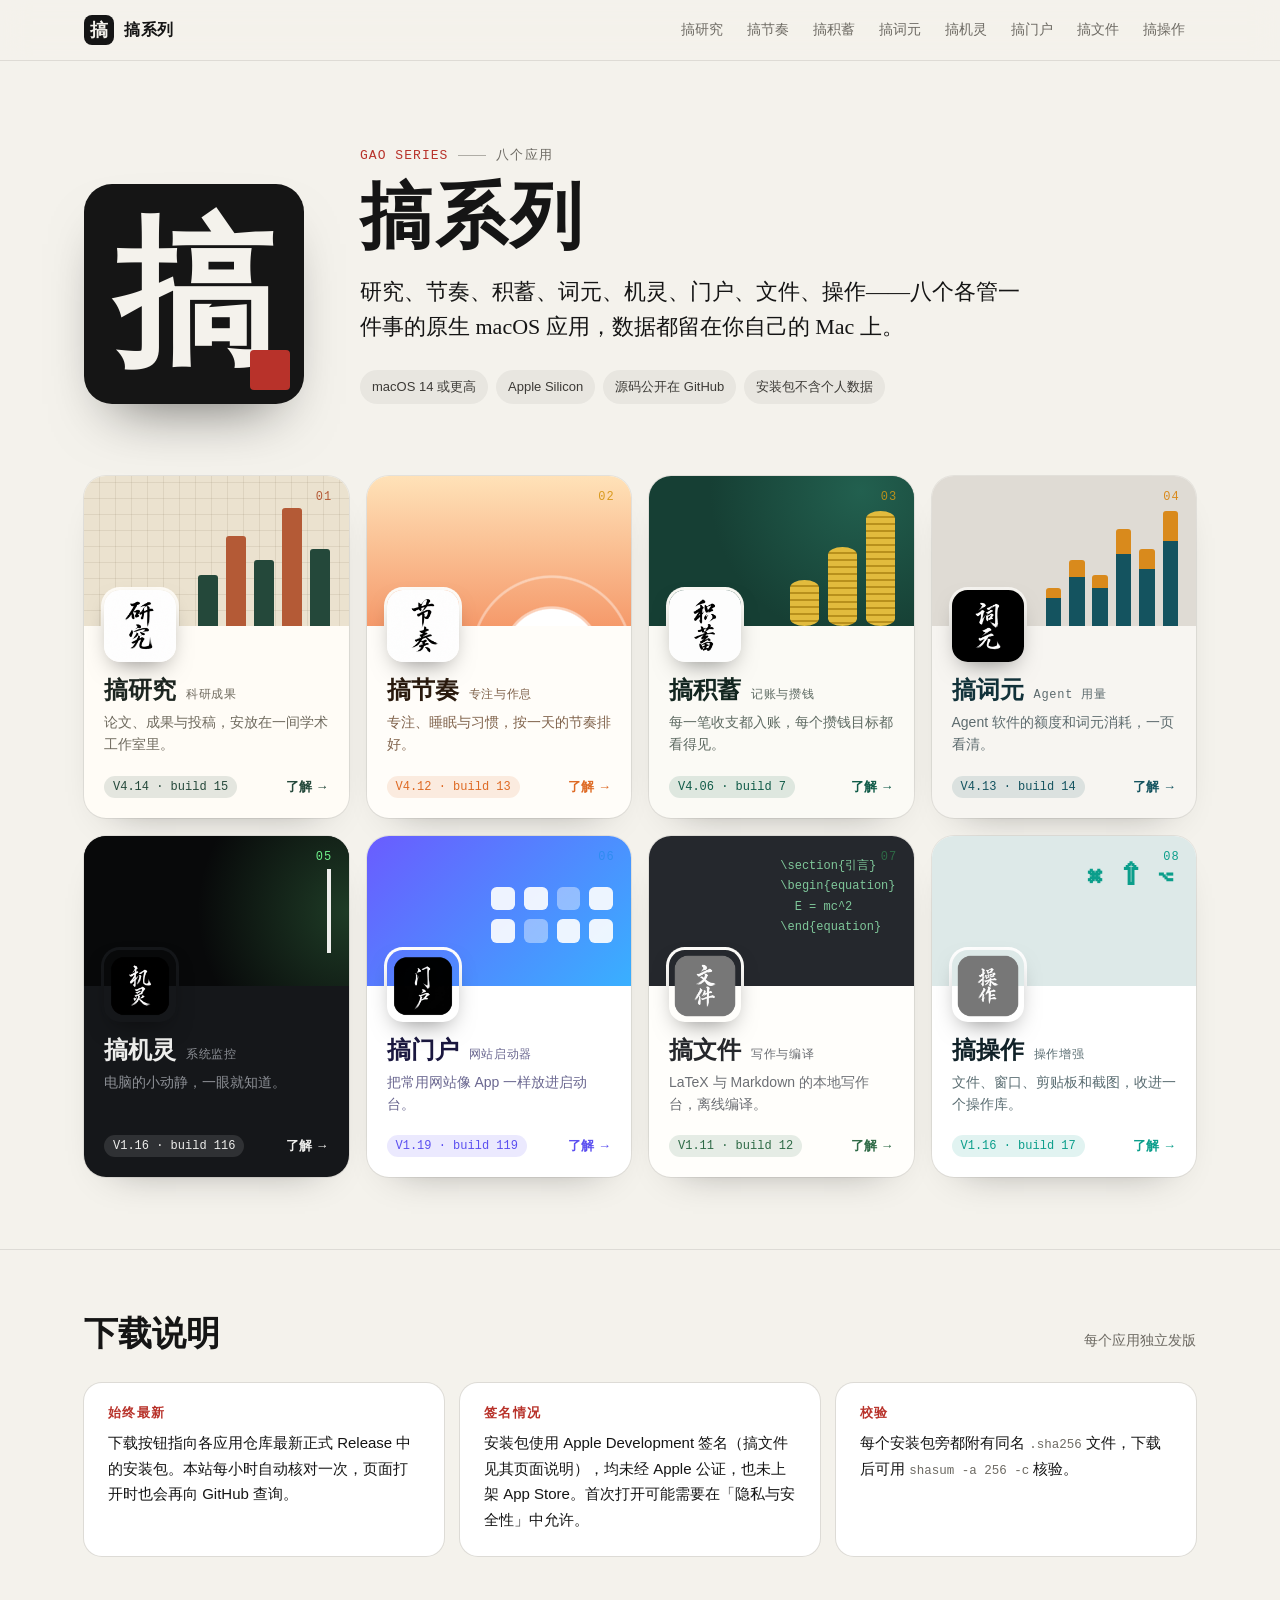
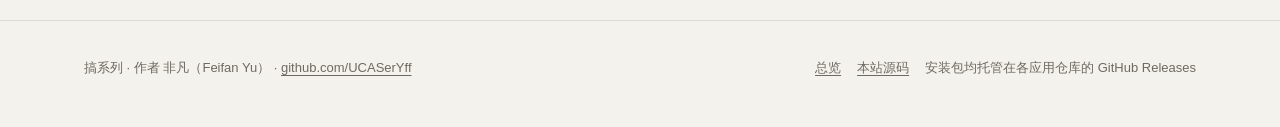
==== index.html @ 119ad858 "搞系列介绍与下载站" ====
<!doctype html>
<html lang="zh-CN" data-root="./">
<head>
<meta charset="utf-8">
<meta name="viewport" content="width=device-width, initial-scale=1, viewport-fit=cover">
<title>搞系列 · 八个原生 macOS 应用</title>
<meta name="description" content="搞系列：搞研究、搞节奏、搞积蓄、搞词元、搞机灵、搞门户、搞文件、搞操作，八个原生 macOS 应用的介绍与下载。">
<meta name="theme-color" content="#f4f2ec">
<meta property="og:title" content="搞系列 · 八个原生 macOS 应用">
<meta property="og:description" content="搞系列：搞研究、搞节奏、搞积蓄、搞词元、搞机灵、搞门户、搞文件、搞操作，八个原生 macOS 应用的介绍与下载。">
<meta property="og:type" content="website">
<meta property="og:url" content="https://ucaseryff.github.io/gao-apps/">
<link rel="canonical" href="https://ucaseryff.github.io/gao-apps/">
<link rel="icon" href="./assets/favicon.svg" type="image/svg+xml">
<link rel="stylesheet" href="./assets/site.css">
</head>
<body class="home">
<header class="nav"><div class="wrap">
<a class="brand" href="./"><span class="brand-mark">搞</span><span class="brand-text">搞系列</span></a>
<nav class="nav-apps" aria-label="八个应用"><a href="./yanjiu/">搞研究</a><a href="./jiezou/">搞节奏</a><a href="./jixu/">搞积蓄</a><a href="./ciyuan/">搞词元</a><a href="./jiling/">搞机灵</a><a href="./menhu/">搞门户</a><a href="./wenjian/">搞文件</a><a href="./caozuo/">搞操作</a></nav>
</div></header>
<main>
<section class="home-hero"><div class="wrap">
  <div class="seal" aria-hidden="true">搞</div>
  <div>
    <p class="eyebrow"><span class="idx">GAO SERIES</span><span class="bar"></span>八个应用</p>
    <h1>搞系列</h1>
    <p class="sub">研究、节奏、积蓄、词元、机灵、门户、文件、操作——八个各管一件事的原生 macOS 应用，数据都留在你自己的 Mac 上。</p>
    <ul class="chips"><li>macOS 14 或更高</li><li>Apple Silicon</li><li>源码公开在 GitHub</li><li>安装包不含个人数据</li></ul>
  </div>
</div></section>
<div class="wrap"><div class="cards"><a class="card theme-yanjiu" href="yanjiu/" data-app="yanjiu" data-repo="GaoYanJiu">
  <div class="card-top s-mini-yanjiu"><span class="card-num">01</span><div class="mini"><span style="height:40%"></span><span style="height:70%"></span><span style="height:52%"></span><span style="height:92%"></span><span style="height:60%"></span></div></div><img class="card-icon" src="assets/icons/yanjiu.png" alt="" width="72" height="72" loading="lazy">
  <div class="card-body"><h2>搞研究<small>科研成果</small></h2><p>论文、成果与投稿，安放在一间学术工作室里。</p>
  <div class="card-foot"><span class="ver" data-ver="yanjiu">V4.14 · build 15</span><span class="go">了解 →</span></div></div>
</a><a class="card theme-jiezou" href="jiezou/" data-app="jiezou" data-repo="GaoJieZou">
  <div class="card-top s-mini-jiezou"><span class="card-num">02</span></div><img class="card-icon" src="assets/icons/jiezou.png" alt="" width="72" height="72" loading="lazy">
  <div class="card-body"><h2>搞节奏<small>专注与作息</small></h2><p>专注、睡眠与习惯，按一天的节奏排好。</p>
  <div class="card-foot"><span class="ver" data-ver="jiezou">V4.12 · build 13</span><span class="go">了解 →</span></div></div>
</a><a class="card theme-jixu" href="jixu/" data-app="jixu" data-repo="GaoJiXu">
  <div class="card-top s-mini-jixu"><span class="card-num">03</span><div class="mini"><span style="height:36%"></span><span style="height:62%"></span><span style="height:90%"></span></div></div><img class="card-icon" src="assets/icons/jixu.png" alt="" width="72" height="72" loading="lazy">
  <div class="card-body"><h2>搞积蓄<small>记账与攒钱</small></h2><p>每一笔收支都入账，每个攒钱目标都看得见。</p>
  <div class="card-foot"><span class="ver" data-ver="jixu">V4.06 · build 7</span><span class="go">了解 →</span></div></div>
</a><a class="card theme-ciyuan" href="ciyuan/" data-app="ciyuan" data-repo="GaoCiYuan">
  <div class="card-top s-mini-ciyuan"><span class="card-num">04</span><div class="mini"><span style="height:30%"></span><span style="height:52%"></span><span style="height:40%"></span><span style="height:76%"></span><span style="height:60%"></span><span style="height:90%"></span></div></div><img class="card-icon" src="assets/icons/ciyuan.png" alt="" width="72" height="72" loading="lazy">
  <div class="card-body"><h2>搞词元<small>Agent 用量</small></h2><p>Agent 软件的额度和词元消耗，一页看清。</p>
  <div class="card-foot"><span class="ver" data-ver="ciyuan">V4.13 · build 14</span><span class="go">了解 →</span></div></div>
</a><a class="card theme-jiling" href="jiling/" data-app="jiling" data-repo="GaoJiLing">
  <div class="card-top s-mini-jiling"><span class="card-num">05</span></div><img class="card-icon" src="assets/icons/jiling.png" alt="" width="72" height="72" loading="lazy">
  <div class="card-body"><h2>搞机灵<small>系统监控</small></h2><p>电脑的小动静，一眼就知道。</p>
  <div class="card-foot"><span class="ver" data-ver="jiling">V1.16 · build 116</span><span class="go">了解 →</span></div></div>
</a><a class="card theme-menhu" href="menhu/" data-app="menhu" data-repo="GaoMenHu">
  <div class="card-top s-mini-menhu"><span class="card-num">06</span><div class="mini"><span></span><span></span><span></span><span></span><span></span><span></span><span></span><span></span></div></div><img class="card-icon" src="assets/icons/menhu.png" alt="" width="72" height="72" loading="lazy">
  <div class="card-body"><h2>搞门户<small>网站启动器</small></h2><p>把常用网站像 App 一样放进启动台。</p>
  <div class="card-foot"><span class="ver" data-ver="menhu">V1.19 · build 119</span><span class="go">了解 →</span></div></div>
</a><a class="card theme-wenjian" href="wenjian/" data-app="wenjian" data-repo="GaoWenJian">
  <div class="card-top s-mini-wenjian"><span class="card-num">07</span></div><img class="card-icon" src="assets/icons/wenjian.png" alt="" width="72" height="72" loading="lazy">
  <div class="card-body"><h2>搞文件<small>写作与编译</small></h2><p>LaTeX 与 Markdown 的本地写作台，离线编译。</p>
  <div class="card-foot"><span class="ver" data-ver="wenjian">V1.11 · build 12</span><span class="go">了解 →</span></div></div>
</a><a class="card theme-caozuo" href="caozuo/" data-app="caozuo" data-repo="GaoCaoZuo">
  <div class="card-top s-mini-caozuo"><span class="card-num">08</span></div><img class="card-icon" src="assets/icons/caozuo.png" alt="" width="72" height="72" loading="lazy">
  <div class="card-body"><h2>搞操作<small>操作增强</small></h2><p>文件、窗口、剪贴板和截图，收进一个操作库。</p>
  <div class="card-foot"><span class="ver" data-ver="caozuo">V1.16 · build 17</span><span class="go">了解 →</span></div></div>
</a></div></div>
<section class="section"><div class="wrap">
  <div class="sec-head"><h2>下载说明</h2><p>每个应用独立发版</p></div>
  <div class="home-notes facts">
    <div class="fact"><h3>始终最新</h3><p>下载按钮指向各应用仓库最新正式 Release 中的安装包。本站每小时自动核对一次，页面打开时也会再向 GitHub 查询。</p></div>
    <div class="fact"><h3>签名情况</h3><p>安装包使用 Apple Development 签名（搞文件见其页面说明），均未经 Apple 公证，也未上架 App Store。首次打开可能需要在「隐私与安全性」中允许。</p></div>
    <div class="fact"><h3>校验</h3><p>每个安装包旁都附有同名 <code>.sha256</code> 文件，下载后可用 <code>shasum -a 256 -c</code> 核验。</p></div>
  </div>
</div></section>
</main>
<footer class="foot"><div class="wrap">
<div>搞系列 · 作者 非凡（Feifan Yu） · <a href="https://github.com/UCASerYff">github.com/UCASerYff</a></div>
<nav><a href="./">总览</a><a href="https://github.com/UCASerYff/gao-apps">本站源码</a><span>安装包均托管在各应用仓库的 GitHub Releases</span></nav>
</div></footer>
<script src="./assets/site.js" defer></script>
</body>
</html>
---- assets/site.css ----
/* 搞系列 · 统一设计系统
   统一：字体、导航、栅格、下载按钮、卡片、页脚
   各异：每个应用的配色变量与首屏「舞台」图形 */
:root{
  --serif:"Songti SC","STSong","Noto Serif SC","Noto Serif CJK SC","Source Han Serif SC","Source Han Serif CN",serif;
  --sans:-apple-system,BlinkMacSystemFont,"PingFang SC","Hiragino Sans GB","Microsoft YaHei","Noto Sans SC","Noto Sans CJK SC",sans-serif;
  --mono:"SF Mono",ui-monospace,"JetBrains Mono",Menlo,Consolas,monospace;
  --bg:#f6f4ef; --surface:#ffffff; --ink:#18181a; --muted:#6b6a66; --line:rgba(20,20,20,.1);
  --accent:#18181a; --accent-ink:#fff; --accent2:#c8102e; --stage:#ece8df;
  --radius:18px; --wrap:1160px;
}
*{box-sizing:border-box}
html{-webkit-text-size-adjust:100%;scroll-behavior:smooth}
body{margin:0;background:var(--bg);color:var(--ink);font:16px/1.7 var(--sans);-webkit-font-smoothing:antialiased;text-rendering:optimizeLegibility}
a{color:inherit}
img{max-width:100%;display:block}
code,.mono{font-family:var(--mono);font-size:.92em}
.wrap{max-width:var(--wrap);margin:0 auto;padding:0 24px}
.sr{position:absolute;width:1px;height:1px;overflow:hidden;clip:rect(0 0 0 0)}

/* ---------- 导航（统一） ---------- */
.nav{position:sticky;top:0;z-index:20;backdrop-filter:saturate(1.4) blur(14px);-webkit-backdrop-filter:saturate(1.4) blur(14px);background:color-mix(in srgb,var(--bg) 82%,transparent);border-bottom:1px solid var(--line)}
.nav .wrap{display:flex;align-items:center;gap:20px;height:60px}
.brand{display:flex;align-items:center;gap:10px;text-decoration:none;font-weight:600;letter-spacing:.04em;flex:none}
.brand-mark{display:grid;place-items:center;width:30px;height:30px;border-radius:8px;background:var(--ink);color:var(--bg);font:700 18px/1 var(--serif)}
.nav-apps{display:flex;gap:2px;overflow-x:auto;scrollbar-width:none;margin-left:auto}
.nav-apps::-webkit-scrollbar{display:none}
.nav-apps a{flex:none;text-decoration:none;font-size:14px;padding:6px 11px;border-radius:999px;color:var(--muted);transition:background .2s,color .2s}
.nav-apps a:hover{color:var(--ink);background:var(--line)}
.nav-apps a[aria-current]{color:var(--accent-ink);background:var(--accent)}

/* ---------- 首屏（统一骨架） ---------- */
.hero{padding:72px 0 64px}
.hero .wrap{display:grid;grid-template-columns:minmax(0,1.05fr) minmax(0,1fr);gap:56px;align-items:center}
.eyebrow{display:flex;align-items:center;gap:10px;margin:0 0 18px;font:500 13px/1 var(--mono);letter-spacing:.08em;color:var(--muted);text-transform:uppercase}
.eyebrow .idx{color:var(--accent2)}
.eyebrow .bar{width:28px;height:1px;background:currentColor;opacity:.5}
.title{display:flex;align-items:center;gap:18px;margin:0;font:700 clamp(48px,7vw,84px)/1.05 var(--serif);letter-spacing:.02em}
.title .icon{width:clamp(56px,7vw,76px);height:clamp(56px,7vw,76px);border-radius:22%;box-shadow:0 10px 30px -12px rgba(0,0,0,.45),0 0 0 1px var(--line)}
.title-en{display:block;margin-top:10px;font:500 14px/1 var(--mono);letter-spacing:.14em;color:var(--muted)}
.tagline{margin:26px 0 10px;font:600 clamp(20px,2.4vw,26px)/1.45 var(--serif);color:var(--ink)}
.lede{margin:0 0 30px;color:var(--muted);max-width:36em}

/* ---------- 下载块（统一） ---------- */
.dl{display:flex;flex-wrap:wrap;align-items:center;gap:14px 18px}
.dl-btn{display:inline-flex;align-items:center;gap:12px;padding:15px 24px 15px 20px;border-radius:14px;background:var(--accent);color:var(--accent-ink);text-decoration:none;font-weight:600;font-size:16px;box-shadow:0 10px 24px -12px color-mix(in srgb,var(--accent) 80%,#000);transition:transform .15s,box-shadow .2s}
.dl-btn:hover{transform:translateY(-1px);box-shadow:0 14px 30px -12px color-mix(in srgb,var(--accent) 80%,#000)}
.dl-btn svg{width:20px;height:20px;flex:none}
.dl-btn .v{font-family:var(--mono);font-weight:500;opacity:.85}
.dl-btn.is-off{background:transparent;color:var(--muted);border:1px dashed var(--muted);box-shadow:none;cursor:not-allowed}
.dl-meta{display:flex;flex-direction:column;gap:2px;font-size:13px;color:var(--muted);line-height:1.5}
.dl-meta b{font:500 13px var(--mono);color:var(--ink)}
.dl-meta a{color:var(--muted);text-underline-offset:3px}
.dl-meta a:hover{color:var(--ink)}
.dl-req{flex-basis:100%;margin:2px 0 0;font-size:13px;color:var(--muted)}
.dl-req span+span::before{content:"·";margin:0 8px;opacity:.6}

/* ---------- 舞台（各页不同） ---------- */
.stage{position:relative;aspect-ratio:1/1;max-height:520px;width:100%;border-radius:28px;background:var(--stage);overflow:hidden;isolation:isolate;box-shadow:inset 0 0 0 1px var(--line)}

/* ---------- 正文分区（统一） ---------- */
.section{padding:64px 0;border-top:1px solid var(--line)}
.sec-head{display:flex;align-items:baseline;justify-content:space-between;gap:20px;margin-bottom:28px}
.sec-head h2{margin:0;font:700 clamp(26px,3vw,34px)/1.2 var(--serif)}
.sec-head p{margin:0;color:var(--muted);font-size:14px}
.features{display:grid;grid-template-columns:repeat(3,minmax(0,1fr));gap:16px;padding:0;margin:0;list-style:none;counter-reset:f}
.features li{position:relative;padding:26px 24px 24px;border-radius:var(--radius);background:var(--surface);box-shadow:0 0 0 1px var(--line);counter-increment:f}
.features li::before{content:counter(f,decimal-leading-zero);display:block;margin-bottom:14px;font:500 12px/1 var(--mono);color:var(--accent2);letter-spacing:.1em}
.features h3{margin:0 0 8px;font:700 19px/1.35 var(--serif)}
.features p{margin:0;color:var(--muted);font-size:15px}
.features.n4{grid-template-columns:repeat(2,minmax(0,1fr))}
.features.n5{grid-template-columns:repeat(6,minmax(0,1fr))}
.features.n5 li{grid-column:span 2}.features.n5 li:nth-child(n+4){grid-column:span 3}
.notes{margin:0;padding:0;list-style:none;display:grid;gap:10px;max-width:780px}
.notes li{display:grid;grid-template-columns:22px 1fr;gap:10px;color:var(--ink)}
.notes li::before{content:"";width:8px;height:8px;margin-top:10px;border-radius:50%;background:var(--accent)}
.notes-stale{color:var(--muted)}
.facts{display:grid;grid-template-columns:repeat(3,minmax(0,1fr));gap:16px}
.fact{padding:24px;border-radius:var(--radius);background:var(--surface);box-shadow:0 0 0 1px var(--line)}
.fact h3{margin:0 0 10px;font:600 13px/1 var(--mono);letter-spacing:.1em;color:var(--accent2);text-transform:uppercase}
.fact p,.fact li{margin:0;font-size:15px;color:var(--ink)}
.fact ul{margin:0;padding-left:1.1em}
.fact .muted{color:var(--muted);font-size:13px;margin-top:10px}
.fact code{word-break:break-all;font-size:12.5px;color:var(--muted)}
.sha{display:block;white-space:pre-line;margin-top:6px;font:12px/1.5 var(--mono);color:var(--muted);word-break:break-all}

.pager{display:grid;grid-template-columns:1fr 1fr;gap:16px;padding:40px 0 72px}
.pager a{display:flex;flex-direction:column;gap:4px;padding:22px 24px;border-radius:var(--radius);text-decoration:none;box-shadow:0 0 0 1px var(--line);background:var(--surface);transition:box-shadow .2s}
.pager a:hover{box-shadow:0 0 0 2px var(--accent)}
.pager small{font:12px var(--mono);color:var(--muted);letter-spacing:.08em}
.pager b{font:700 20px var(--serif)}
.pager .next{text-align:right}

/* ---------- 页脚（统一） ---------- */
.foot{border-top:1px solid var(--line);padding:36px 0 48px;font-size:13px;color:var(--muted)}
.foot .wrap{display:flex;flex-wrap:wrap;gap:12px 28px;justify-content:space-between}
.foot a{color:var(--muted);text-underline-offset:3px}
.foot nav{display:flex;flex-wrap:wrap;gap:6px 16px}

/* ========== 首页 ========== */
.home{--bg:#f4f2ec;--ink:#151515;--muted:#6d6a63;--accent:#151515;--accent2:#b8322a}
.home-hero{padding:88px 0 56px}
.home-hero .wrap{display:grid;grid-template-columns:auto 1fr;gap:56px;align-items:end}
.seal{width:clamp(140px,20vw,220px);aspect-ratio:1;border-radius:28px;display:grid;place-items:center;background:#151515;color:#f4f2ec;font:900 clamp(96px,14vw,160px)/1 var(--serif);box-shadow:0 30px 60px -30px rgba(0,0,0,.6);position:relative}
.seal::after{content:"";position:absolute;right:14px;bottom:14px;width:18%;aspect-ratio:1;border-radius:4px;background:#b8322a}
.home-hero h1{margin:0;font:700 clamp(44px,6vw,72px)/1.05 var(--serif);letter-spacing:.04em}
.home-hero p.sub{margin:18px 0 0;font:500 clamp(18px,2vw,22px)/1.6 var(--serif);max-width:30em}
.chips{display:flex;flex-wrap:wrap;gap:8px;margin:26px 0 0;padding:0;list-style:none}
.chips li{padding:6px 12px;border-radius:999px;font-size:13px;background:rgba(0,0,0,.05);color:#3c3a36}
.cards{display:grid;grid-template-columns:repeat(4,minmax(0,1fr));gap:18px;padding:16px 0 72px}
.card{position:relative;display:flex;flex-direction:column;border-radius:22px;overflow:hidden;text-decoration:none;background:var(--surface);color:var(--ink);box-shadow:0 0 0 1px rgba(0,0,0,.07),0 18px 40px -30px rgba(0,0,0,.45);transition:transform .25s cubic-bezier(.2,.7,.2,1),box-shadow .25s}
.card:hover{transform:translateY(-4px);box-shadow:0 0 0 1px rgba(0,0,0,.08),0 28px 50px -28px rgba(0,0,0,.5)}
.card-top{position:relative;height:150px;background:var(--stage);overflow:hidden}
.card>.card-icon{position:absolute;z-index:2;left:20px;top:114px;width:72px;height:72px;border-radius:22%;box-shadow:0 10px 24px -10px rgba(0,0,0,.5),0 0 0 3px var(--surface)}
.card-num{position:absolute;right:16px;top:14px;font:500 12px var(--mono);letter-spacing:.1em;color:var(--accent2)}
.card-body{padding:50px 20px 20px;display:flex;flex-direction:column;gap:6px;flex:1}
.card-body h2{margin:0;font:700 24px/1.2 var(--serif);display:flex;align-items:baseline;gap:10px}
.card-body h2 small{font:500 12px var(--mono);color:var(--muted);letter-spacing:.06em}
.card-body p{margin:0;font-size:14px;color:var(--muted);line-height:1.6}
.card-foot{display:flex;justify-content:space-between;align-items:center;margin-top:auto;padding-top:14px;font-size:13px}
.ver{font:500 12px var(--mono);padding:4px 9px;border-radius:999px;background:color-mix(in srgb,var(--accent) 12%,transparent);color:var(--accent)}
.ver.off{background:rgba(0,0,0,.05);color:var(--muted)}
.go{color:var(--accent);font-weight:600}
.home-notes{display:grid;grid-template-columns:repeat(3,minmax(0,1fr));gap:16px}

/* ========== 各应用配色 ========== */
.theme-yanjiu{--bg:#f5f0e6;--surface:#fffcf6;--ink:#1d2621;--muted:#6f6a5e;--line:rgba(48,40,25,.12);--accent:#24483a;--accent-ink:#fbf6ec;--accent2:#b45a36;--stage:#ebe2cf}
.theme-jiezou{--bg:#fff7ee;--surface:#fffdf9;--ink:#2a1a0e;--muted:#80634c;--line:rgba(120,70,20,.13);--accent:#de6a24;--accent-ink:#fff;--accent2:#d99a1e;--stage:linear-gradient(180deg,#ffe2b8 0%,#ffc58f 45%,#f59a6b 100%)}
.theme-jixu{--bg:#f1f0e9;--surface:#fbfaf5;--ink:#132620;--muted:#5f6b63;--line:rgba(20,50,40,.12);--accent:#0f5a47;--accent-ink:#f6f2e3;--accent2:#b8901c;--stage:#163f34}
.theme-ciyuan{--bg:#ebe8e3;--surface:#f7f5f1;--ink:#12323a;--muted:#5d6b6e;--line:rgba(18,50,58,.13);--accent:#14535f;--accent-ink:#f2f6f6;--accent2:#d98a1c;--stage:#dfdbd4}
.theme-jiling{--bg:#0c0d0f;--surface:#15171a;--ink:#eeeeec;--muted:#8d9096;--line:rgba(255,255,255,.1);--accent:#eeeeec;--accent-ink:#0c0d0f;--accent2:#6ef08a;--stage:#08090a}
.theme-menhu{--bg:#f3f2fd;--surface:#ffffff;--ink:#1b1840;--muted:#6a6790;--line:rgba(60,50,160,.12);--accent:#5b4ff0;--accent-ink:#fff;--accent2:#2f8cf0;--stage:linear-gradient(135deg,#6a5cff 0%,#4c7dff 55%,#39b0ff 100%)}
.theme-wenjian{--bg:#f8f6f0;--surface:#fffefb;--ink:#26282c;--muted:#6c6f74;--line:rgba(30,32,36,.12);--accent:#2e6a46;--accent-ink:#f7f5ef;--accent2:#2e6a46;--stage:#25282d}
.theme-caozuo{--bg:#eff4f4;--surface:#ffffff;--ink:#112229;--muted:#5a6d72;--line:rgba(10,60,70,.12);--accent:#0b9e8b;--accent-ink:#fff;--accent2:#0b9e8b;--stage:#dde9e8}
.theme-jiling .brand-mark{background:#eeeeec;color:#0c0d0f}
.theme-jiling .title .icon{box-shadow:0 0 0 1px rgba(255,255,255,.18)}
.theme-ciyuan .title,.theme-ciyuan .tagline{font-family:var(--serif)}

/* ========== 舞台图形 ========== */
/* 搞研究：纸页 + 浮空研究城 */
.s-yanjiu{background:radial-gradient(circle at 70% 30%,#f7efdd 0,transparent 55%),repeating-linear-gradient(0deg,transparent 0 31px,rgba(80,60,30,.08) 31px 32px),repeating-linear-gradient(90deg,transparent 0 31px,rgba(80,60,30,.08) 31px 32px),#ebe2cf}
.s-yanjiu .paper{position:absolute;left:9%;top:10%;width:52%;padding:24px 22px;background:#fffcf6;border-radius:6px;box-shadow:0 24px 40px -24px rgba(60,40,10,.45);transform:rotate(-3deg)}
.s-yanjiu .paper b{display:block;font:700 18px var(--serif);color:#24483a;margin-bottom:12px}
.s-yanjiu .paper i{display:block;height:7px;border-radius:4px;background:#e6dcc8;margin:9px 0}
.s-yanjiu .paper i:nth-child(3){width:82%}.s-yanjiu .paper i:nth-child(5){width:64%}
.s-yanjiu .tags{display:flex;flex-wrap:wrap;gap:6px;margin-top:14px}
.s-yanjiu .tags span{font-size:11px;padding:3px 8px;border-radius:999px;border:1px solid #b45a36;color:#b45a36}
.s-yanjiu .city{position:absolute;right:8%;bottom:12%;width:56%;height:46%;display:flex;align-items:flex-end;gap:5%;animation:float 6s ease-in-out infinite}
.s-yanjiu .city span{flex:1;border-radius:4px 4px 0 0;background:linear-gradient(180deg,#2f5b49,#1d3a2f);box-shadow:inset -6px 0 0 rgba(0,0,0,.15)}
.s-yanjiu .city span:nth-child(2n){background:linear-gradient(180deg,#c86b45,#9c4a2b)}
.s-yanjiu .city::after{content:"";position:absolute;left:-6%;right:-6%;bottom:-14px;height:14px;border-radius:50%;background:rgba(60,40,10,.18);filter:blur(4px)}
@keyframes float{50%{transform:translateY(-10px)}}

/* 搞节奏：晨光与专注环 */
.s-jiezou{background:linear-gradient(180deg,#ffe7c2 0%,#ffcb94 50%,#f79f72 100%)}
.s-jiezou .sun{position:absolute;left:50%;top:44%;width:64%;aspect-ratio:1;transform:translate(-50%,-50%);border-radius:50%;background:conic-gradient(from -90deg,#fff 0 68%,rgba(255,255,255,.28) 68% 100%);-webkit-mask:radial-gradient(circle,transparent 60%,#000 61%);mask:radial-gradient(circle,transparent 60%,#000 61%);animation:spin 40s linear infinite}
.s-jiezou .ring{position:absolute;left:50%;top:44%;transform:translate(-50%,-50%);border-radius:50%;border:1px solid rgba(255,255,255,.55)}
.s-jiezou .ring.r1{width:82%;aspect-ratio:1}.s-jiezou .ring.r2{width:100%;aspect-ratio:1;opacity:.6}
.s-jiezou .clock{position:absolute;left:50%;top:44%;transform:translate(-50%,-50%);text-align:center;color:#5a2b0c}
.s-jiezou .clock b{display:block;font:300 clamp(40px,6vw,64px)/1 var(--mono);letter-spacing:.02em}
.s-jiezou .clock small{font-size:13px;letter-spacing:.3em;opacity:.75}
.s-jiezou .tabs{position:absolute;left:6%;right:6%;bottom:7%;display:flex;justify-content:space-between;gap:6px;padding:6px;border-radius:999px;background:rgba(255,255,255,.55);backdrop-filter:blur(6px)}
.s-jiezou .tabs span{flex:1;text-align:center;font-size:13px;padding:6px 0;border-radius:999px;color:#6b3a16}
.s-jiezou .tabs span:first-child{background:#fff;color:#de6a24;font-weight:600}
@keyframes spin{to{transform:translate(-50%,-50%) rotate(360deg)}}

/* 搞积蓄：墨绿账本 + 金币 */
.s-jixu{background:radial-gradient(circle at 80% 15%,#22604f 0,transparent 50%),#163f34}
.s-jixu .ledger{position:absolute;left:8%;top:10%;width:62%;padding:20px;border-radius:14px;background:#f6f2e3;box-shadow:0 30px 50px -30px #000}
.s-jixu .ledger header{display:flex;gap:6px;margin-bottom:14px}
.s-jixu .ledger header span{font-size:12px;padding:4px 10px;border-radius:999px;color:#0f5a47;background:rgba(15,90,71,.08)}
.s-jixu .ledger header span:first-child{background:#0f5a47;color:#f6f2e3}
.s-jixu .row{display:flex;justify-content:space-between;align-items:center;padding:9px 0;border-bottom:1px dashed rgba(15,90,71,.2)}
.s-jixu .row i{display:block;height:7px;border-radius:4px;background:#d9d2bb;width:46%}
.s-jixu .row em{display:block;height:7px;border-radius:4px;width:18%;background:#0f5a47;opacity:.7}
.s-jixu .row:nth-child(3) em{background:#b8901c}
.s-jixu .goal{margin-top:16px;font-size:12px;color:#5f6b63}
.s-jixu .goal div{height:8px;margin-top:6px;border-radius:999px;background:rgba(15,90,71,.12);overflow:hidden}
.s-jixu .goal div::after{content:"";display:block;height:100%;width:62%;border-radius:999px;background:linear-gradient(90deg,#0f5a47,#b8901c)}
.s-jixu .coins{position:absolute;right:10%;bottom:10%;display:flex;align-items:flex-end;gap:10px}
.s-jixu .coins span{width:46px;border-radius:50%/12px;background:repeating-linear-gradient(180deg,#e2bb3d 0 6px,#b8901c 6px 8px);box-shadow:0 10px 20px -8px rgba(0,0,0,.6)}
.s-jixu .coins span:nth-child(1){height:60px}.s-jixu .coins span:nth-child(2){height:104px}.s-jixu .coins span:nth-child(3){height:148px}

/* 搞词元：用量柱状图 */
.s-ciyuan{background:#dfdbd4;padding:8%;display:flex;flex-direction:column;gap:14px}
.s-ciyuan .seg{display:flex;gap:4px;padding:4px;border-radius:10px;background:rgba(18,50,58,.08);align-self:flex-start}
.s-ciyuan .seg span{font-size:12px;padding:5px 12px;border-radius:7px;color:#12323a}
.s-ciyuan .seg span:first-child{background:#f7f5f1;box-shadow:0 1px 2px rgba(0,0,0,.1)}
.s-ciyuan .chart{flex:1;display:flex;align-items:flex-end;gap:3.4%;padding:16px;border-radius:16px;background:#f7f5f1;box-shadow:0 20px 40px -30px rgba(18,50,58,.6)}
.s-ciyuan .chart span{flex:1;border-radius:5px 5px 2px 2px;background:linear-gradient(180deg,#14535f,#0e3d46);position:relative;transform-origin:bottom;animation:grow 1.2s cubic-bezier(.2,.8,.2,1) both}
.s-ciyuan .chart span::after{content:"";position:absolute;left:0;right:0;top:0;height:28%;border-radius:5px 5px 0 0;background:#d98a1c}
.s-ciyuan .stream{font:12px/1.5 var(--mono);color:#14535f;white-space:nowrap;overflow:hidden;opacity:.75}
@keyframes grow{from{transform:scaleY(.05)}}

/* 搞机灵：边缘竖线 + 监控面板 */
.s-jiling{background:radial-gradient(circle at 100% 50%,rgba(110,240,138,.12),transparent 45%),#08090a}
.s-jiling .edge{position:absolute;right:4%;top:22%;bottom:22%;width:4px;border-radius:4px;background:#eeeeec;box-shadow:0 0 18px rgba(110,240,138,.6)}
.s-jiling .panel{position:absolute;right:10%;top:50%;transform:translateY(-50%);width:66%;padding:20px;border-radius:18px;background:rgba(28,30,34,.92);box-shadow:0 0 0 1px rgba(255,255,255,.08),0 30px 60px -20px #000}
.s-jiling .meter{display:grid;grid-template-columns:44px 1fr;align-items:center;gap:12px;margin:10px 0;font:11px var(--mono);color:#8d9096;letter-spacing:.08em}
.s-jiling .meter div{height:6px;border-radius:6px;background:rgba(255,255,255,.08);overflow:hidden}
.s-jiling .meter div::after{content:"";display:block;height:100%;width:var(--w);border-radius:6px;background:#6ef08a;animation:pulse 3s ease-in-out infinite alternate}
.s-jiling .meter:nth-child(3) div::after{background:#eeeeec}
.s-jiling .meter:nth-child(4) div::after{background:#ffbd2e}
.s-jiling svg{display:block;width:100%;height:70px;margin-bottom:6px}
@keyframes pulse{to{width:calc(var(--w) * .7)}}

/* 搞门户：启动台 */
.s-menhu{background:linear-gradient(135deg,#6a5cff 0%,#4c7dff 55%,#39b0ff 100%);display:grid;place-items:center}
.s-menhu .grid{display:grid;grid-template-columns:repeat(4,1fr);gap:clamp(12px,2.4vw,22px);width:78%}
.s-menhu .tile{display:flex;flex-direction:column;align-items:center;gap:6px;font-size:12px;color:rgba(255,255,255,.92)}
.s-menhu .tile i{display:block;width:100%;aspect-ratio:1;border-radius:24%;background:rgba(255,255,255,.9);box-shadow:0 10px 20px -10px rgba(20,10,80,.55)}
.s-menhu .tile:nth-child(3n+1) i{background:linear-gradient(135deg,#fff,#e2ddff)}
.s-menhu .tile:nth-child(3n+2) i{background:linear-gradient(135deg,#fff,#d5ecff)}
.s-menhu .tile.folder i{background:rgba(255,255,255,.28);backdrop-filter:blur(6px);display:grid;grid-template-columns:1fr 1fr;gap:12%;padding:16%}
.s-menhu .tile.folder i b{border-radius:22%;background:#fff}
.s-menhu .dots{position:absolute;bottom:7%;left:50%;transform:translateX(-50%);display:flex;gap:7px}
.s-menhu .dots b{width:7px;height:7px;border-radius:50%;background:rgba(255,255,255,.45)}
.s-menhu .dots b:first-child{background:#fff}
.s-menhu .rail{position:absolute;left:3%;top:30%;bottom:30%;width:4px;border-radius:4px;background:rgba(255,255,255,.75)}

/* 搞文件：源码 ⇄ 排版 */
.s-wenjian{background:#25282d;display:grid;grid-template-columns:1fr 1fr;gap:4%;padding:8%}
.s-wenjian pre{margin:0;padding:18px;border-radius:12px;background:#1b1d21;color:#c9ccd1;font:clamp(10px,1.15vw,13px)/1.75 var(--mono);overflow:hidden;box-shadow:inset 0 0 0 1px rgba(255,255,255,.06)}
.s-wenjian pre .k{color:#7fc79a}.s-wenjian pre .c{color:#6c7178}.s-wenjian pre .a{color:#e7c47a}
.s-wenjian .page{padding:22px 20px;border-radius:4px;background:#fffefb;color:#26282c;font-family:var(--serif);box-shadow:0 30px 50px -30px #000;overflow:hidden}
.s-wenjian .page h4{margin:0 0 4px;font-size:clamp(14px,1.6vw,18px);text-align:center}
.s-wenjian .page small{display:block;text-align:center;font-size:11px;color:#6c6f74;margin-bottom:14px}
.s-wenjian .page b{display:block;font-size:13px;margin:10px 0 6px;color:#2e6a46}
.s-wenjian .page i{display:block;height:6px;border-radius:3px;background:#e7e4dc;margin:6px 0}
.s-wenjian .page i.hl{background:#cfe3d6;box-shadow:0 0 0 2px #2e6a46}
.s-wenjian .page .eq{text-align:center;font-style:italic;font-size:14px;margin:10px 0}
.s-wenjian .sync{position:absolute;left:50%;top:50%;transform:translate(-50%,-50%);padding:6px 10px;border-radius:999px;background:#2e6a46;color:#fff;font:600 11px var(--mono);letter-spacing:.06em;white-space:nowrap}

/* 搞操作：分屏 + 按键 + 面板 */
.s-caozuo{background:radial-gradient(circle at 20% 10%,#f6fbfb,transparent 50%),#dde9e8}
.s-caozuo .screen{position:absolute;left:8%;right:8%;top:9%;height:46%;padding:10px;border-radius:14px;background:#112229;display:grid;grid-template-columns:1.2fr 1fr;grid-template-rows:1fr 1fr;gap:8px;box-shadow:0 24px 40px -24px rgba(10,40,50,.6)}
.s-caozuo .screen span{border-radius:7px;background:#1f3a43}
.s-caozuo .screen span:first-child{grid-row:span 2;background:linear-gradient(135deg,#0b9e8b,#0a7f71)}
.s-caozuo .palette{position:absolute;left:14%;right:14%;top:60%;display:flex;align-items:center;gap:10px;padding:12px 16px;border-radius:12px;background:#fff;box-shadow:0 18px 30px -18px rgba(10,40,50,.5);font-size:13px;color:#5a6d72}
.s-caozuo .palette kbd{margin-left:auto;font:11px var(--mono);padding:3px 7px;border-radius:5px;background:#eff4f4;color:#112229}
.s-caozuo .keys{position:absolute;left:0;right:0;bottom:8%;display:flex;justify-content:center;gap:12px}
.s-caozuo .keys span{width:clamp(44px,7vw,62px);aspect-ratio:1;display:grid;place-items:center;border-radius:12px;background:#fff;font:500 clamp(18px,2.4vw,24px) var(--sans);color:#112229;box-shadow:0 4px 0 #b9cfcd,0 10px 20px -10px rgba(10,40,50,.5)}
.s-caozuo .keys span:nth-child(2){background:#0b9e8b;color:#fff;box-shadow:0 4px 0 #077567,0 10px 20px -10px rgba(10,40,50,.5)}

/* 首页卡片顶部（缩略舞台） */
.card-top.s-mini-jiezou{background:radial-gradient(circle at 70% 120%,#fff 0 18%,rgba(255,255,255,.5) 18.5% 19%,transparent 19.5% 30%,rgba(255,255,255,.4) 30.5% 31%,transparent 31.5%),linear-gradient(180deg,#ffe2b8,#f59a6b)}
.card-top.s-mini-jiling{background:linear-gradient(#eeeeec,#eeeeec) calc(100% - 18px) 50%/4px 56% no-repeat,radial-gradient(circle at 100% 50%,rgba(110,240,138,.22),transparent 55%),#08090a}
.card-top.s-mini-wenjian{background:#25282d}
.card-top.s-mini-wenjian::after{content:"\\section{引言}\A \\begin{equation}\A   E = mc^2\A \\end{equation}";white-space:pre;position:absolute;right:18px;top:20px;font:12px/1.7 var(--mono);color:#7fc79a;text-align:left}
.card-top.s-mini-caozuo{background:#dde9e8}
.card-top.s-mini-caozuo::after{content:"⌘ ⇧ ⌥";position:absolute;right:18px;top:24px;font:600 30px/1 var(--sans);letter-spacing:.2em;color:#0b9e8b}
.card.theme-jiling{--surface:#15171a;color:#eeeeec}
.card.theme-jiling .card-body p{color:#8d9096}

.card-top.s-mini-yanjiu{background:repeating-linear-gradient(0deg,transparent 0 15px,rgba(80,60,30,.09) 15px 16px),repeating-linear-gradient(90deg,transparent 0 15px,rgba(80,60,30,.09) 15px 16px),#ebe2cf}
.card-top.s-mini-jixu{background:radial-gradient(circle at 80% 10%,#22604f,transparent 60%),#163f34}
.card-top.s-mini-ciyuan{background:#dfdbd4}
.card-top.s-mini-menhu{background:linear-gradient(135deg,#6a5cff,#39b0ff)}
.mini{position:absolute;right:18px;bottom:0;top:22px;width:50%;display:flex;align-items:flex-end;gap:6%}
.mini span{flex:1;border-radius:3px 3px 0 0}
.s-mini-yanjiu .mini span{background:#24483a}.s-mini-yanjiu .mini span:nth-child(2n){background:#b45a36}
.s-mini-ciyuan .mini span{background:linear-gradient(180deg,#d98a1c 0 26%,#14535f 26%)}
.s-mini-jixu .mini{gap:8%;width:40%}
.s-mini-jixu .mini span{border-radius:50%/8px;background:repeating-linear-gradient(180deg,#e2bb3d 0 5px,#b8901c 5px 7px)}
.s-mini-menhu .mini{display:grid;grid-template-columns:repeat(4,1fr);align-content:center;gap:9px;bottom:14px;width:46%}
.s-mini-menhu .mini span{aspect-ratio:1;border-radius:24%;background:rgba(255,255,255,.9)}
.s-mini-menhu .mini span:nth-child(3n){background:rgba(255,255,255,.4)}

/* ---------- 响应式 ---------- */
@media (max-width:1020px){
  .cards{grid-template-columns:repeat(2,minmax(0,1fr))}
  .features,.features.n5{grid-template-columns:repeat(2,minmax(0,1fr))}
  .features.n5 li,.features.n5 li:nth-child(n+4){grid-column:auto}
}
@media (max-width:820px){
  .hero{padding:40px 0 48px}
  .hero .wrap{grid-template-columns:1fr;gap:36px}
  .stage{max-height:none;aspect-ratio:4/3.4}
  .facts,.home-notes{grid-template-columns:1fr}
  .home-hero .wrap{grid-template-columns:1fr;gap:28px}
  .home-hero{padding:48px 0 32px}
}
@media (max-width:560px){
  .wrap{padding:0 18px}
  .nav .wrap{gap:12px}
  .brand-text{display:none}
  .nav-apps{-webkit-mask-image:linear-gradient(90deg,#000 88%,transparent);mask-image:linear-gradient(90deg,#000 88%,transparent)}
  .cards,.features,.features.n4,.features.n5{grid-template-columns:1fr}
  .section{padding:48px 0}
  .sec-head{flex-direction:column;gap:6px}
  .dl-btn{width:100%;justify-content:center}
  .pager{grid-template-columns:1fr}
  .pager .next{text-align:left}
  .stage{aspect-ratio:1/1}
  .s-wenjian{grid-template-columns:1fr;grid-template-rows:auto auto}
  .s-wenjian .page{display:none}
  .s-wenjian .sync{display:none}
}
@media (prefers-reduced-motion:reduce){*{animation:none!important;transition:none!important}}
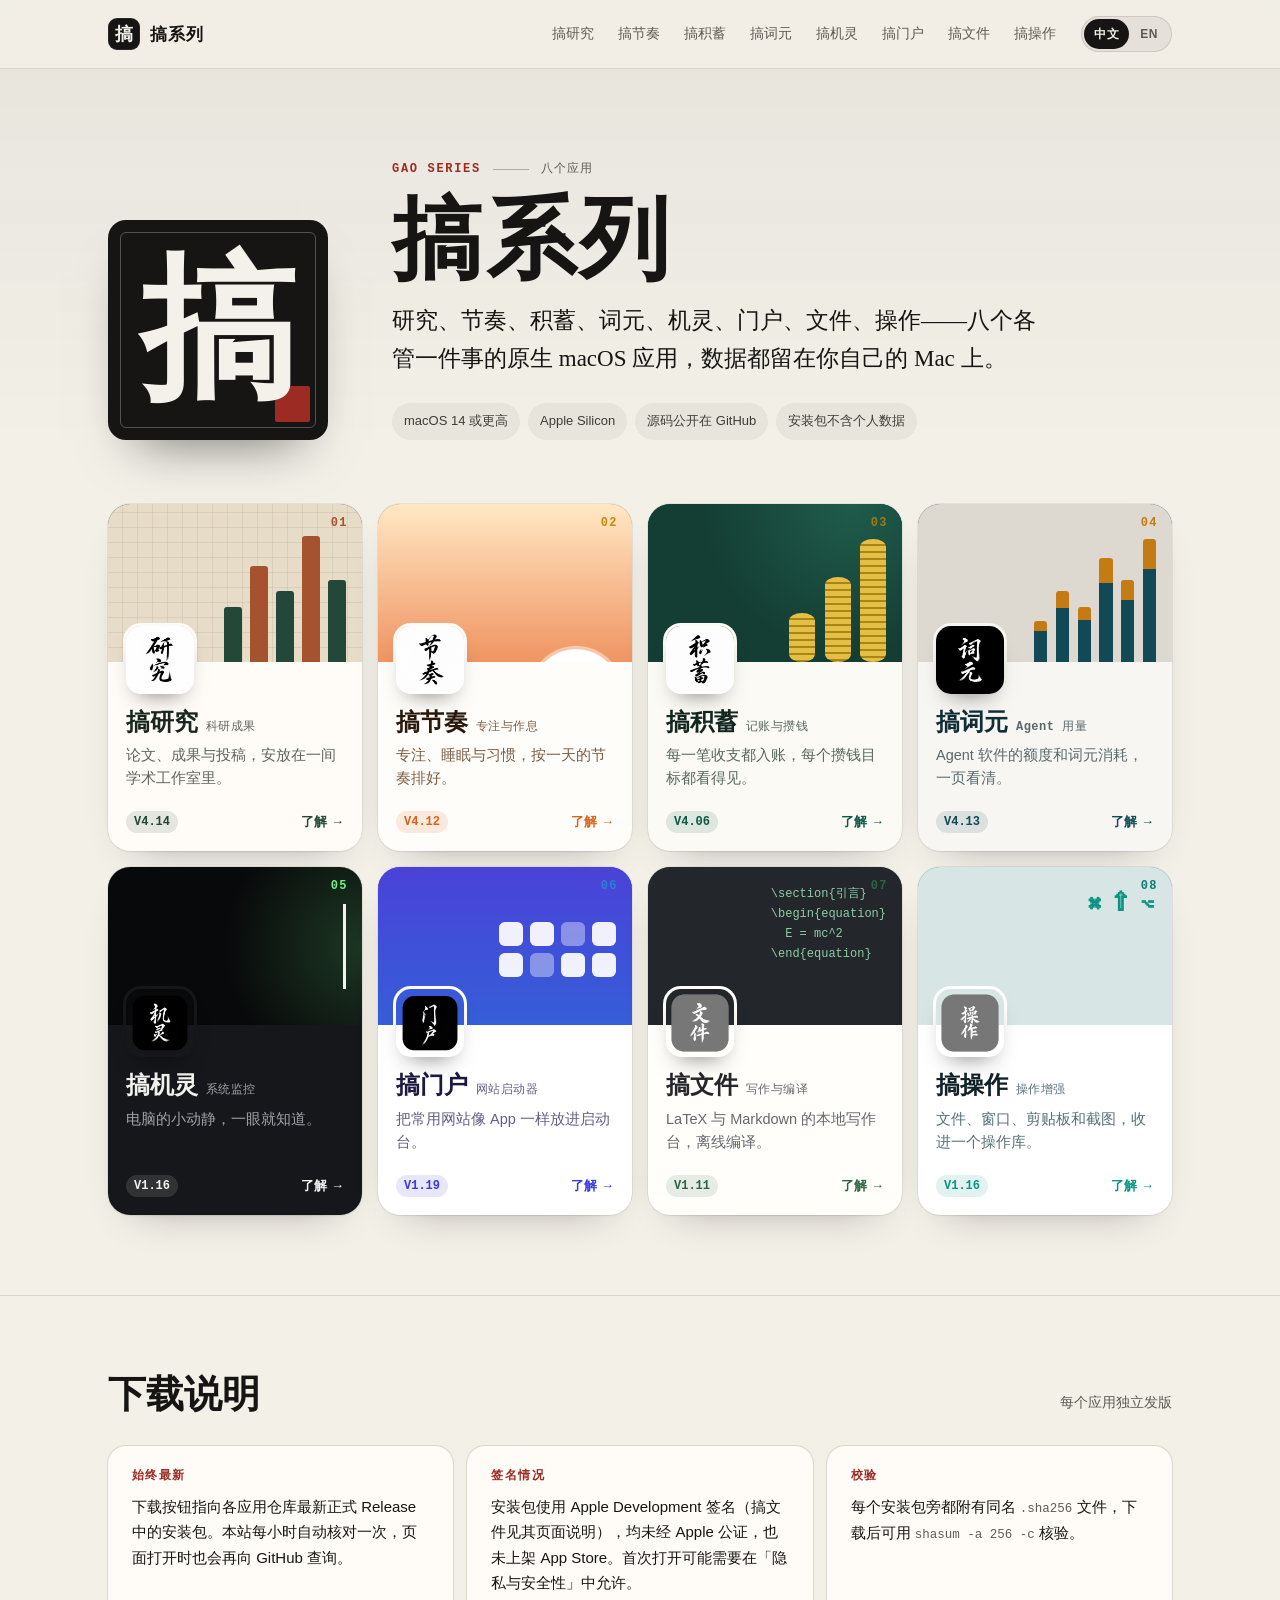
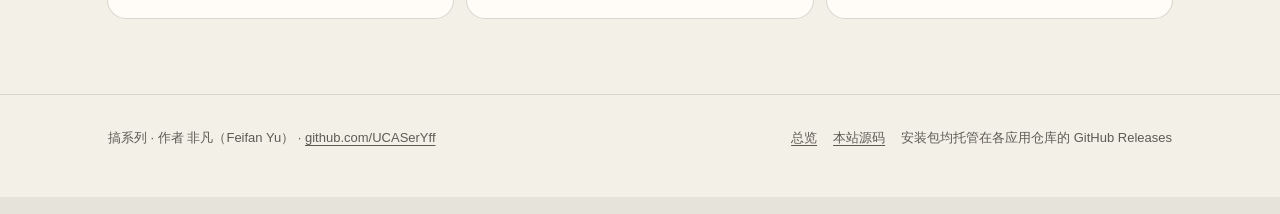
==== commit e291ae67: "让介绍站更精致，并支持中英切换 页面只显示发行版本。构建号仍写在 data/latest.json，供更新脚本使用，但不再出现在页面上。下载按钮仍指向各应用自己仓库的最新正式安装包。  Co-auth" ====
--- a/index.html
+++ b/index.html
@@ -1,5 +1,5 @@
 <!doctype html>
-<html lang="zh-CN" data-root="./">
+<html lang="zh-CN" translate="no" data-root="./">
 <head>
 <meta charset="utf-8">
 <meta name="viewport" content="width=device-width, initial-scale=1, viewport-fit=cover">
@@ -13,68 +13,101 @@
 <link rel="canonical" href="https://ucaseryff.github.io/gao-apps/">
 <link rel="icon" href="./assets/favicon.svg" type="image/svg+xml">
 <link rel="stylesheet" href="./assets/site.css">
+<script type="application/json" id="gao-meta">{"title":{"zh": "搞系列 · 八个原生 macOS 应用", "en": "搞系列 · Eight native macOS apps"},"description":{"zh": "搞系列：搞研究、搞节奏、搞积蓄、搞词元、搞机灵、搞门户、搞文件、搞操作，八个原生 macOS 应用的介绍与下载。", "en": "搞系列: 搞研究, 搞节奏, 搞积蓄, 搞词元, 搞机灵, 搞门户, 搞文件, and 搞操作 — introductions and downloads for eight native macOS apps."}}</script>
+<script type="application/json" id="gao-ui">{"skip": {"zh": "跳到正文", "en": "Skip to content"}, "apps_nav": {"zh": "八个应用", "en": "Eight apps"}, "lang_label": {"zh": "语言", "en": "Language"}, "overview": {"zh": "总览", "en": "Overview"}, "source": {"zh": "本站源码", "en": "Site source"}, "hosted": {"zh": "安装包均托管在各应用仓库的 GitHub Releases", "en": "Installers are hosted on each app’s GitHub Releases"}, "credit": {"zh": "搞系列 · 作者 非凡（Feifan Yu）", "en": "搞系列 · Author 非凡 (Feifan Yu)"}, "not_found": {"zh": "页面不存在", "en": "Page not found"}, "not_found_title": {"zh": "页面不存在 | 搞系列", "en": "Page not found | 搞系列"}, "not_found_desc": {"zh": "页面不存在", "en": "Page not found"}, "back_home": {"zh": "回到搞系列总览", "en": "Back to the 搞系列 overview"}, "home_title": {"zh": "搞系列 · 八个原生 macOS 应用", "en": "搞系列 · Eight native macOS apps"}, "home_desc": {"zh": "搞系列：搞研究、搞节奏、搞积蓄、搞词元、搞机灵、搞门户、搞文件、搞操作，八个原生 macOS 应用的介绍与下载。", "en": "搞系列: 搞研究, 搞节奏, 搞积蓄, 搞词元, 搞机灵, 搞门户, 搞文件, and 搞操作 — introductions and downloads for eight native macOS apps."}, "home_kicker": {"zh": "八个应用", "en": "Eight apps"}, "home_sub": {"zh": "研究、节奏、积蓄、词元、机灵、门户、文件、操作——八个各管一件事的原生 macOS 应用，数据都留在你自己的 Mac 上。", "en": "Research, rhythm, savings, tokens, alertness, portals, files, and actions — eight native macOS apps, each responsible for one thing, with data kept on your own Mac."}, "chip_os": {"zh": "macOS 14 或更高", "en": "macOS 14 or later"}, "chip_silicon": {"zh": "Apple Silicon", "en": "Apple Silicon"}, "chip_source": {"zh": "源码公开在 GitHub", "en": "Source is public on GitHub"}, "chip_data": {"zh": "安装包不含个人数据", "en": "Installers contain no personal data"}, "more": {"zh": "了解 →", "en": "Details →"}, "unavailable": {"zh": "暂不可下载", "en": "Not available"}, "no_pkg": {"zh": "暂无正式安装包", "en": "No stable installer yet"}, "see_releases": {"zh": "查看发布页", "en": "View releases"}, "download": {"zh": "下载", "en": "Download"}, "release_notes": {"zh": "发布说明", "en": "Release notes"}, "sha_file": {"zh": "SHA-256 校验文件", "en": "SHA-256 file"}, "all_versions": {"zh": "所有版本", "en": "All versions"}, "meta_line": {"zh": "{size} · {date} 发布", "en": "{size} · Released {date}"}, "no_intel_short": {"zh": "暂无 Intel 版", "en": "No Intel version"}, "zip_pkg": {"zh": "ZIP 安装包", "en": "ZIP installer"}, "dmg_pkg": {"zh": "DMG 安装包", "en": "DMG installer"}, "features": {"zh": "能做什么", "en": "What it does"}, "from_readme": {"zh": "摘自", "en": "From the"}, "whats_new": {"zh": "V{version} 更新", "en": "What's new in V{version}"}, "from_notes": {"zh": "摘自正式发布说明", "en": "From the stable release notes"}, "stale": {"zh": "最新版本已更新为 V{version}，更新内容请看 {link}。", "en": "The latest version is now V{version}. See the {link} for what changed."}, "install_h": {"zh": "安装与校验", "en": "Install and verify"}, "plain": {"zh": "如实说明，不做夸大", "en": "As stated, without embellishment"}, "requirements": {"zh": "系统要求", "en": "Requirements"}, "req_os": {"zh": "macOS 14 或更高版本", "en": "macOS 14 or later"}, "req_chip": {"zh": "Apple Silicon（M 系列芯片）", "en": "Apple Silicon (M-series)"}, "req_intel": {"zh": "暂未提供 Intel 版本", "en": "No Intel version is offered"}, "install": {"zh": "安装", "en": "Install"}, "gate": {"zh": "如果 macOS 拦截打开，先确认下载来源，再到「系统设置 → 隐私与安全性」允许打开。", "en": "If macOS blocks the app, confirm the download source, then allow it in System Settings → Privacy & Security."}, "sign_data": {"zh": "签名与数据", "en": "Signing and data"}, "not_store": {"zh": "未上架 App Store。", "en": "Not listed on the App Store."}, "no_personal": {"zh": "安装包不含任何个人数据。本地数据目录：", "en": "The installer contains no personal data. Local data directory:"}, "prev": {"zh": "← 上一个", "en": "← Previous"}, "next": {"zh": "下一个 →", "en": "Next →"}, "other_apps": {"zh": "其他应用", "en": "Other apps"}, "on_page": {"zh": "本页", "en": "On this page"}, "nav_changes": {"zh": "更新", "en": "Changes"}, "dl_notes": {"zh": "下载说明", "en": "About downloads"}, "each_ships": {"zh": "每个应用独立发版", "en": "Each app ships on its own"}, "always": {"zh": "始终最新", "en": "Always current"}, "always_p": {"zh": "下载按钮指向各应用仓库最新正式 Release 中的安装包。本站每小时自动核对一次，页面打开时也会再向 GitHub 查询。", "en": "Each download button points to the installer in that app’s own latest stable Release. This site checks once an hour, and asks GitHub again when the page opens."}, "signing_h": {"zh": "签名情况", "en": "Signing"}, "signing_p": {"zh": "安装包使用 Apple Development 签名（搞文件见其页面说明），均未经 Apple 公证，也未上架 App Store。首次打开可能需要在「隐私与安全性」中允许。", "en": "Installers are signed with Apple Development (搞文件 explains its own wording on its page). None are notarized by Apple or listed on the App Store. The first open may need to be allowed under Privacy & Security."}, "checksums": {"zh": "校验", "en": "Checksums"}, "checksums_p": {"zh": "每个安装包旁都附有同名 \u003ccode>.sha256\u003c/code> 文件，下载后可用 \u003ccode>shasum -a 256 -c\u003c/code> 核验。", "en": "Each installer is accompanied by a \u003ccode>.sha256\u003c/code> file of the same name. After downloading, verify with \u003ccode>shasum -a 256 -c\u003c/code>."}, "copy_sha": {"zh": "复制 SHA-256", "en": "Copy SHA-256"}, "copy_path": {"zh": "复制路径", "en": "Copy path"}, "copy_cmd": {"zh": "复制校验命令", "en": "Copy verify command"}, "copied": {"zh": "已复制", "en": "Copied"}, "copy_fail": {"zh": "未能复制", "en": "Couldn’t copy"}, "series_line": {"zh": "搞系列之{ordinal} · {role}", "en": "No. {n} in 搞系列 · {role}"}}</script>
+<script>
+(function(){
+  var l="zh";
+  try{
+    var q=(new URLSearchParams(location.search).get("lang")||"").toLowerCase();
+    var s=localStorage.getItem("gao-lang");
+    if(q==="en"||q==="zh"){l=q;localStorage.setItem("gao-lang",q);}
+    else if(s==="en")l="en";
+  }catch(err){}
+  document.documentElement.lang=l==="en"?"en":"zh-CN";
+  try{
+    var m=JSON.parse(document.getElementById("gao-meta").textContent);
+    if(l==="en"){
+      document.title=m.title.en;
+      var d=document.querySelector('meta[name="description"]');
+      if(d)d.setAttribute("content",m.description.en);
+      var t=document.querySelector('meta[property="og:title"]');
+      if(t)t.setAttribute("content",m.title.en);
+      var g=document.querySelector('meta[property="og:description"]');
+      if(g)g.setAttribute("content",m.description.en);
+    }
+  }catch(err){}
+})();
+</script>
+<style>html:not([lang="en"]) .t-en{display:none!important}html[lang="en"] .t-zh{display:none!important}</style>
 </head>
 <body class="home">
+<a class="skip" href="#content"><span class="t-zh" lang="zh-CN">跳到正文</span><span class="t-en" lang="en">Skip to content</span></a>
 <header class="nav"><div class="wrap">
 <a class="brand" href="./"><span class="brand-mark">搞</span><span class="brand-text">搞系列</span></a>
-<nav class="nav-apps" aria-label="八个应用"><a href="./yanjiu/">搞研究</a><a href="./jiezou/">搞节奏</a><a href="./jixu/">搞积蓄</a><a href="./ciyuan/">搞词元</a><a href="./jiling/">搞机灵</a><a href="./menhu/">搞门户</a><a href="./wenjian/">搞文件</a><a href="./caozuo/">搞操作</a></nav>
+<nav class="nav-apps" aria-label="八个应用" data-aria-zh="八个应用" data-aria-en="Eight apps"><a href="./yanjiu/">搞研究</a><a href="./jiezou/">搞节奏</a><a href="./jixu/">搞积蓄</a><a href="./ciyuan/">搞词元</a><a href="./jiling/">搞机灵</a><a href="./menhu/">搞门户</a><a href="./wenjian/">搞文件</a><a href="./caozuo/">搞操作</a></nav>
+<div class="lang" role="radiogroup" aria-label="语言" data-aria-zh="语言" data-aria-en="Language">
+<button type="button" role="radio" data-set-lang="zh" aria-checked="true" tabindex="0">中文</button>
+<button type="button" role="radio" data-set-lang="en" aria-checked="false" tabindex="-1">EN</button>
+</div>
 </div></header>
-<main>
+<main id="content">
 <section class="home-hero"><div class="wrap">
-  <div class="seal" aria-hidden="true">搞</div>
+  <div class="seal" aria-hidden="true"><span>搞</span></div>
   <div>
-    <p class="eyebrow"><span class="idx">GAO SERIES</span><span class="bar"></span>八个应用</p>
+    <p class="eyebrow"><span class="idx">GAO SERIES</span><span class="bar"></span><span class="t-zh" lang="zh-CN">八个应用</span><span class="t-en" lang="en">Eight apps</span></p>
     <h1>搞系列</h1>
-    <p class="sub">研究、节奏、积蓄、词元、机灵、门户、文件、操作——八个各管一件事的原生 macOS 应用，数据都留在你自己的 Mac 上。</p>
-    <ul class="chips"><li>macOS 14 或更高</li><li>Apple Silicon</li><li>源码公开在 GitHub</li><li>安装包不含个人数据</li></ul>
+    <p class="sub"><span class="t-zh" lang="zh-CN">研究、节奏、积蓄、词元、机灵、门户、文件、操作——八个各管一件事的原生 macOS 应用，数据都留在你自己的 Mac 上。</span><span class="t-en" lang="en">Research, rhythm, savings, tokens, alertness, portals, files, and actions — eight native macOS apps, each responsible for one thing, with data kept on your own Mac.</span></p>
+    <ul class="chips"><li><span class="t-zh" lang="zh-CN">macOS 14 或更高</span><span class="t-en" lang="en">macOS 14 or later</span></li><li>Apple Silicon</li><li><span class="t-zh" lang="zh-CN">源码公开在 GitHub</span><span class="t-en" lang="en">Source is public on GitHub</span></li><li><span class="t-zh" lang="zh-CN">安装包不含个人数据</span><span class="t-en" lang="en">Installers contain no personal data</span></li></ul>
   </div>
 </div></section>
 <div class="wrap"><div class="cards"><a class="card theme-yanjiu" href="yanjiu/" data-app="yanjiu" data-repo="GaoYanJiu">
   <div class="card-top s-mini-yanjiu"><span class="card-num">01</span><div class="mini"><span style="height:40%"></span><span style="height:70%"></span><span style="height:52%"></span><span style="height:92%"></span><span style="height:60%"></span></div></div><img class="card-icon" src="assets/icons/yanjiu.png" alt="" width="72" height="72" loading="lazy">
-  <div class="card-body"><h2>搞研究<small>科研成果</small></h2><p>论文、成果与投稿，安放在一间学术工作室里。</p>
-  <div class="card-foot"><span class="ver" data-ver="yanjiu">V4.14 · build 15</span><span class="go">了解 →</span></div></div>
+  <div class="card-body"><h2>搞研究<small><span class="t-zh" lang="zh-CN">科研成果</span><span class="t-en" lang="en">Research output</span></small></h2><p><span class="t-zh" lang="zh-CN">论文、成果与投稿，安放在一间学术工作室里。</span><span class="t-en" lang="en">Papers, results, and submissions, kept in one academic studio.</span></p>
+  <div class="card-foot"><span class="ver" data-ver="yanjiu">V4.14</span><span class="go"><span class="t-zh" lang="zh-CN">了解 →</span><span class="t-en" lang="en">Details →</span></span></div></div>
 </a><a class="card theme-jiezou" href="jiezou/" data-app="jiezou" data-repo="GaoJieZou">
   <div class="card-top s-mini-jiezou"><span class="card-num">02</span></div><img class="card-icon" src="assets/icons/jiezou.png" alt="" width="72" height="72" loading="lazy">
-  <div class="card-body"><h2>搞节奏<small>专注与作息</small></h2><p>专注、睡眠与习惯，按一天的节奏排好。</p>
-  <div class="card-foot"><span class="ver" data-ver="jiezou">V4.12 · build 13</span><span class="go">了解 →</span></div></div>
+  <div class="card-body"><h2>搞节奏<small><span class="t-zh" lang="zh-CN">专注与作息</span><span class="t-en" lang="en">Focus and daily rhythm</span></small></h2><p><span class="t-zh" lang="zh-CN">专注、睡眠与习惯，按一天的节奏排好。</span><span class="t-en" lang="en">Focus, sleep, and habits, arranged to the rhythm of a day.</span></p>
+  <div class="card-foot"><span class="ver" data-ver="jiezou">V4.12</span><span class="go"><span class="t-zh" lang="zh-CN">了解 →</span><span class="t-en" lang="en">Details →</span></span></div></div>
 </a><a class="card theme-jixu" href="jixu/" data-app="jixu" data-repo="GaoJiXu">
   <div class="card-top s-mini-jixu"><span class="card-num">03</span><div class="mini"><span style="height:36%"></span><span style="height:62%"></span><span style="height:90%"></span></div></div><img class="card-icon" src="assets/icons/jixu.png" alt="" width="72" height="72" loading="lazy">
-  <div class="card-body"><h2>搞积蓄<small>记账与攒钱</small></h2><p>每一笔收支都入账，每个攒钱目标都看得见。</p>
-  <div class="card-foot"><span class="ver" data-ver="jixu">V4.06 · build 7</span><span class="go">了解 →</span></div></div>
+  <div class="card-body"><h2>搞积蓄<small><span class="t-zh" lang="zh-CN">记账与攒钱</span><span class="t-en" lang="en">Bookkeeping and saving</span></small></h2><p><span class="t-zh" lang="zh-CN">每一笔收支都入账，每个攒钱目标都看得见。</span><span class="t-en" lang="en">Every transaction is recorded, and every savings goal is visible.</span></p>
+  <div class="card-foot"><span class="ver" data-ver="jixu">V4.06</span><span class="go"><span class="t-zh" lang="zh-CN">了解 →</span><span class="t-en" lang="en">Details →</span></span></div></div>
 </a><a class="card theme-ciyuan" href="ciyuan/" data-app="ciyuan" data-repo="GaoCiYuan">
   <div class="card-top s-mini-ciyuan"><span class="card-num">04</span><div class="mini"><span style="height:30%"></span><span style="height:52%"></span><span style="height:40%"></span><span style="height:76%"></span><span style="height:60%"></span><span style="height:90%"></span></div></div><img class="card-icon" src="assets/icons/ciyuan.png" alt="" width="72" height="72" loading="lazy">
-  <div class="card-body"><h2>搞词元<small>Agent 用量</small></h2><p>Agent 软件的额度和词元消耗，一页看清。</p>
-  <div class="card-foot"><span class="ver" data-ver="ciyuan">V4.13 · build 14</span><span class="go">了解 →</span></div></div>
+  <div class="card-body"><h2>搞词元<small><span class="t-zh" lang="zh-CN">Agent 用量</span><span class="t-en" lang="en">Agent usage</span></small></h2><p><span class="t-zh" lang="zh-CN">Agent 软件的额度和词元消耗，一页看清。</span><span class="t-en" lang="en">Quotas and token use for Agent apps, clear on one page.</span></p>
+  <div class="card-foot"><span class="ver" data-ver="ciyuan">V4.13</span><span class="go"><span class="t-zh" lang="zh-CN">了解 →</span><span class="t-en" lang="en">Details →</span></span></div></div>
 </a><a class="card theme-jiling" href="jiling/" data-app="jiling" data-repo="GaoJiLing">
   <div class="card-top s-mini-jiling"><span class="card-num">05</span></div><img class="card-icon" src="assets/icons/jiling.png" alt="" width="72" height="72" loading="lazy">
-  <div class="card-body"><h2>搞机灵<small>系统监控</small></h2><p>电脑的小动静，一眼就知道。</p>
-  <div class="card-foot"><span class="ver" data-ver="jiling">V1.16 · build 116</span><span class="go">了解 →</span></div></div>
+  <div class="card-body"><h2>搞机灵<small><span class="t-zh" lang="zh-CN">系统监控</span><span class="t-en" lang="en">System monitoring</span></small></h2><p><span class="t-zh" lang="zh-CN">电脑的小动静，一眼就知道。</span><span class="t-en" lang="en">The small movements of your Mac, clear at a glance.</span></p>
+  <div class="card-foot"><span class="ver" data-ver="jiling">V1.16</span><span class="go"><span class="t-zh" lang="zh-CN">了解 →</span><span class="t-en" lang="en">Details →</span></span></div></div>
 </a><a class="card theme-menhu" href="menhu/" data-app="menhu" data-repo="GaoMenHu">
   <div class="card-top s-mini-menhu"><span class="card-num">06</span><div class="mini"><span></span><span></span><span></span><span></span><span></span><span></span><span></span><span></span></div></div><img class="card-icon" src="assets/icons/menhu.png" alt="" width="72" height="72" loading="lazy">
-  <div class="card-body"><h2>搞门户<small>网站启动器</small></h2><p>把常用网站像 App 一样放进启动台。</p>
-  <div class="card-foot"><span class="ver" data-ver="menhu">V1.19 · build 119</span><span class="go">了解 →</span></div></div>
+  <div class="card-body"><h2>搞门户<small><span class="t-zh" lang="zh-CN">网站启动器</span><span class="t-en" lang="en">Website launcher</span></small></h2><p><span class="t-zh" lang="zh-CN">把常用网站像 App 一样放进启动台。</span><span class="t-en" lang="en">Put the sites you use often on a Launchpad, like apps.</span></p>
+  <div class="card-foot"><span class="ver" data-ver="menhu">V1.19</span><span class="go"><span class="t-zh" lang="zh-CN">了解 →</span><span class="t-en" lang="en">Details →</span></span></div></div>
 </a><a class="card theme-wenjian" href="wenjian/" data-app="wenjian" data-repo="GaoWenJian">
   <div class="card-top s-mini-wenjian"><span class="card-num">07</span></div><img class="card-icon" src="assets/icons/wenjian.png" alt="" width="72" height="72" loading="lazy">
-  <div class="card-body"><h2>搞文件<small>写作与编译</small></h2><p>LaTeX 与 Markdown 的本地写作台，离线编译。</p>
-  <div class="card-foot"><span class="ver" data-ver="wenjian">V1.11 · build 12</span><span class="go">了解 →</span></div></div>
+  <div class="card-body"><h2>搞文件<small><span class="t-zh" lang="zh-CN">写作与编译</span><span class="t-en" lang="en">Writing and compiling</span></small></h2><p><span class="t-zh" lang="zh-CN">LaTeX 与 Markdown 的本地写作台，离线编译。</span><span class="t-en" lang="en">A local desk for LaTeX and Markdown, compiled offline.</span></p>
+  <div class="card-foot"><span class="ver" data-ver="wenjian">V1.11</span><span class="go"><span class="t-zh" lang="zh-CN">了解 →</span><span class="t-en" lang="en">Details →</span></span></div></div>
 </a><a class="card theme-caozuo" href="caozuo/" data-app="caozuo" data-repo="GaoCaoZuo">
   <div class="card-top s-mini-caozuo"><span class="card-num">08</span></div><img class="card-icon" src="assets/icons/caozuo.png" alt="" width="72" height="72" loading="lazy">
-  <div class="card-body"><h2>搞操作<small>操作增强</small></h2><p>文件、窗口、剪贴板和截图，收进一个操作库。</p>
-  <div class="card-foot"><span class="ver" data-ver="caozuo">V1.16 · build 17</span><span class="go">了解 →</span></div></div>
+  <div class="card-body"><h2>搞操作<small><span class="t-zh" lang="zh-CN">操作增强</span><span class="t-en" lang="en">Extra actions</span></small></h2><p><span class="t-zh" lang="zh-CN">文件、窗口、剪贴板和截图，收进一个操作库。</span><span class="t-en" lang="en">Files, windows, the clipboard, and screenshots, gathered into one action library.</span></p>
+  <div class="card-foot"><span class="ver" data-ver="caozuo">V1.16</span><span class="go"><span class="t-zh" lang="zh-CN">了解 →</span><span class="t-en" lang="en">Details →</span></span></div></div>
 </a></div></div>
-<section class="section"><div class="wrap">
-  <div class="sec-head"><h2>下载说明</h2><p>每个应用独立发版</p></div>
+<section class="section" id="downloads"><div class="wrap">
+  <div class="sec-head"><h2><span class="t-zh" lang="zh-CN">下载说明</span><span class="t-en" lang="en">About downloads</span></h2><p><span class="t-zh" lang="zh-CN">每个应用独立发版</span><span class="t-en" lang="en">Each app ships on its own</span></p></div>
   <div class="home-notes facts">
-    <div class="fact"><h3>始终最新</h3><p>下载按钮指向各应用仓库最新正式 Release 中的安装包。本站每小时自动核对一次，页面打开时也会再向 GitHub 查询。</p></div>
-    <div class="fact"><h3>签名情况</h3><p>安装包使用 Apple Development 签名（搞文件见其页面说明），均未经 Apple 公证，也未上架 App Store。首次打开可能需要在「隐私与安全性」中允许。</p></div>
-    <div class="fact"><h3>校验</h3><p>每个安装包旁都附有同名 <code>.sha256</code> 文件，下载后可用 <code>shasum -a 256 -c</code> 核验。</p></div>
+    <div class="fact"><h3><span class="t-zh" lang="zh-CN">始终最新</span><span class="t-en" lang="en">Always current</span></h3><p><span class="t-zh" lang="zh-CN">下载按钮指向各应用仓库最新正式 Release 中的安装包。本站每小时自动核对一次，页面打开时也会再向 GitHub 查询。</span><span class="t-en" lang="en">Each download button points to the installer in that app’s own latest stable Release. This site checks once an hour, and asks GitHub again when the page opens.</span></p></div>
+    <div class="fact"><h3><span class="t-zh" lang="zh-CN">签名情况</span><span class="t-en" lang="en">Signing</span></h3><p><span class="t-zh" lang="zh-CN">安装包使用 Apple Development 签名（搞文件见其页面说明），均未经 Apple 公证，也未上架 App Store。首次打开可能需要在「隐私与安全性」中允许。</span><span class="t-en" lang="en">Installers are signed with Apple Development (搞文件 explains its own wording on its page). None are notarized by Apple or listed on the App Store. The first open may need to be allowed under Privacy &amp; Security.</span></p></div>
+    <div class="fact"><h3><span class="t-zh" lang="zh-CN">校验</span><span class="t-en" lang="en">Checksums</span></h3><p><span class="t-zh" lang="zh-CN">每个安装包旁都附有同名 <code>.sha256</code> 文件，下载后可用 <code>shasum -a 256 -c</code> 核验。</span><span class="t-en" lang="en">Each installer is accompanied by a <code>.sha256</code> file of the same name. After downloading, verify with <code>shasum -a 256 -c</code>.</span></p></div>
   </div>
 </div></section>
 </main>
 <footer class="foot"><div class="wrap">
-<div>搞系列 · 作者 非凡（Feifan Yu） · <a href="https://github.com/UCASerYff">github.com/UCASerYff</a></div>
-<nav><a href="./">总览</a><a href="https://github.com/UCASerYff/gao-apps">本站源码</a><span>安装包均托管在各应用仓库的 GitHub Releases</span></nav>
+<div><span class="t-zh" lang="zh-CN">搞系列 · 作者 非凡（Feifan Yu）</span><span class="t-en" lang="en">搞系列 · Author 非凡 (Feifan Yu)</span> · <a href="https://github.com/UCASerYff">github.com/UCASerYff</a></div>
+<nav aria-label="总览" data-aria-zh="总览" data-aria-en="Overview"><a href="./"><span class="t-zh" lang="zh-CN">总览</span><span class="t-en" lang="en">Overview</span></a><a href="https://github.com/UCASerYff/gao-apps"><span class="t-zh" lang="zh-CN">本站源码</span><span class="t-en" lang="en">Site source</span></a><span><span class="t-zh" lang="zh-CN">安装包均托管在各应用仓库的 GitHub Releases</span><span class="t-en" lang="en">Installers are hosted on each app’s GitHub Releases</span></span></nav>
 </div></footer>
+<p class="sr" id="copy-status" aria-live="polite"></p>
 <script src="./assets/site.js" defer></script>
 </body>
 </html>
--- a/assets/site.css
+++ b/assets/site.css
@@ -1,299 +1,992 @@
-/* 搞系列 · 统一设计系统
-   统一：字体、导航、栅格、下载按钮、卡片、页脚
-   各异：每个应用的配色变量与首屏「舞台」图形 */
-:root{
-  --serif:"Songti SC","STSong","Noto Serif SC","Noto Serif CJK SC","Source Han Serif SC","Source Han Serif CN",serif;
-  --sans:-apple-system,BlinkMacSystemFont,"PingFang SC","Hiragino Sans GB","Microsoft YaHei","Noto Sans SC","Noto Sans CJK SC",sans-serif;
-  --mono:"SF Mono",ui-monospace,"JetBrains Mono",Menlo,Consolas,monospace;
-  --bg:#f6f4ef; --surface:#ffffff; --ink:#18181a; --muted:#6b6a66; --line:rgba(20,20,20,.1);
-  --accent:#18181a; --accent-ink:#fff; --accent2:#c8102e; --stage:#ece8df;
-  --radius:18px; --wrap:1160px;
-}
-*{box-sizing:border-box}
-html{-webkit-text-size-adjust:100%;scroll-behavior:smooth}
-body{margin:0;background:var(--bg);color:var(--ink);font:16px/1.7 var(--sans);-webkit-font-smoothing:antialiased;text-rendering:optimizeLegibility}
-a{color:inherit}
-img{max-width:100%;display:block}
-code,.mono{font-family:var(--mono);font-size:.92em}
-.wrap{max-width:var(--wrap);margin:0 auto;padding:0 24px}
-.sr{position:absolute;width:1px;height:1px;overflow:hidden;clip:rect(0 0 0 0)}
-
-/* ---------- 导航（统一） ---------- */
-.nav{position:sticky;top:0;z-index:20;backdrop-filter:saturate(1.4) blur(14px);-webkit-backdrop-filter:saturate(1.4) blur(14px);background:color-mix(in srgb,var(--bg) 82%,transparent);border-bottom:1px solid var(--line)}
-.nav .wrap{display:flex;align-items:center;gap:20px;height:60px}
-.brand{display:flex;align-items:center;gap:10px;text-decoration:none;font-weight:600;letter-spacing:.04em;flex:none}
-.brand-mark{display:grid;place-items:center;width:30px;height:30px;border-radius:8px;background:var(--ink);color:var(--bg);font:700 18px/1 var(--serif)}
-.nav-apps{display:flex;gap:2px;overflow-x:auto;scrollbar-width:none;margin-left:auto}
-.nav-apps::-webkit-scrollbar{display:none}
-.nav-apps a{flex:none;text-decoration:none;font-size:14px;padding:6px 11px;border-radius:999px;color:var(--muted);transition:background .2s,color .2s}
-.nav-apps a:hover{color:var(--ink);background:var(--line)}
-.nav-apps a[aria-current]{color:var(--accent-ink);background:var(--accent)}
-
-/* ---------- 首屏（统一骨架） ---------- */
-.hero{padding:72px 0 64px}
-.hero .wrap{display:grid;grid-template-columns:minmax(0,1.05fr) minmax(0,1fr);gap:56px;align-items:center}
-.eyebrow{display:flex;align-items:center;gap:10px;margin:0 0 18px;font:500 13px/1 var(--mono);letter-spacing:.08em;color:var(--muted);text-transform:uppercase}
-.eyebrow .idx{color:var(--accent2)}
-.eyebrow .bar{width:28px;height:1px;background:currentColor;opacity:.5}
-.title{display:flex;align-items:center;gap:18px;margin:0;font:700 clamp(48px,7vw,84px)/1.05 var(--serif);letter-spacing:.02em}
-.title .icon{width:clamp(56px,7vw,76px);height:clamp(56px,7vw,76px);border-radius:22%;box-shadow:0 10px 30px -12px rgba(0,0,0,.45),0 0 0 1px var(--line)}
-.title-en{display:block;margin-top:10px;font:500 14px/1 var(--mono);letter-spacing:.14em;color:var(--muted)}
-.tagline{margin:26px 0 10px;font:600 clamp(20px,2.4vw,26px)/1.45 var(--serif);color:var(--ink)}
-.lede{margin:0 0 30px;color:var(--muted);max-width:36em}
-
-/* ---------- 下载块（统一） ---------- */
-.dl{display:flex;flex-wrap:wrap;align-items:center;gap:14px 18px}
-.dl-btn{display:inline-flex;align-items:center;gap:12px;padding:15px 24px 15px 20px;border-radius:14px;background:var(--accent);color:var(--accent-ink);text-decoration:none;font-weight:600;font-size:16px;box-shadow:0 10px 24px -12px color-mix(in srgb,var(--accent) 80%,#000);transition:transform .15s,box-shadow .2s}
-.dl-btn:hover{transform:translateY(-1px);box-shadow:0 14px 30px -12px color-mix(in srgb,var(--accent) 80%,#000)}
-.dl-btn svg{width:20px;height:20px;flex:none}
-.dl-btn .v{font-family:var(--mono);font-weight:500;opacity:.85}
-.dl-btn.is-off{background:transparent;color:var(--muted);border:1px dashed var(--muted);box-shadow:none;cursor:not-allowed}
-.dl-meta{display:flex;flex-direction:column;gap:2px;font-size:13px;color:var(--muted);line-height:1.5}
-.dl-meta b{font:500 13px var(--mono);color:var(--ink)}
-.dl-meta a{color:var(--muted);text-underline-offset:3px}
-.dl-meta a:hover{color:var(--ink)}
-.dl-req{flex-basis:100%;margin:2px 0 0;font-size:13px;color:var(--muted)}
-.dl-req span+span::before{content:"·";margin:0 8px;opacity:.6}
-
-/* ---------- 舞台（各页不同） ---------- */
-.stage{position:relative;aspect-ratio:1/1;max-height:520px;width:100%;border-radius:28px;background:var(--stage);overflow:hidden;isolation:isolate;box-shadow:inset 0 0 0 1px var(--line)}
-
-/* ---------- 正文分区（统一） ---------- */
-.section{padding:64px 0;border-top:1px solid var(--line)}
-.sec-head{display:flex;align-items:baseline;justify-content:space-between;gap:20px;margin-bottom:28px}
-.sec-head h2{margin:0;font:700 clamp(26px,3vw,34px)/1.2 var(--serif)}
-.sec-head p{margin:0;color:var(--muted);font-size:14px}
-.features{display:grid;grid-template-columns:repeat(3,minmax(0,1fr));gap:16px;padding:0;margin:0;list-style:none;counter-reset:f}
-.features li{position:relative;padding:26px 24px 24px;border-radius:var(--radius);background:var(--surface);box-shadow:0 0 0 1px var(--line);counter-increment:f}
-.features li::before{content:counter(f,decimal-leading-zero);display:block;margin-bottom:14px;font:500 12px/1 var(--mono);color:var(--accent2);letter-spacing:.1em}
-.features h3{margin:0 0 8px;font:700 19px/1.35 var(--serif)}
-.features p{margin:0;color:var(--muted);font-size:15px}
-.features.n4{grid-template-columns:repeat(2,minmax(0,1fr))}
-.features.n5{grid-template-columns:repeat(6,minmax(0,1fr))}
-.features.n5 li{grid-column:span 2}.features.n5 li:nth-child(n+4){grid-column:span 3}
-.notes{margin:0;padding:0;list-style:none;display:grid;gap:10px;max-width:780px}
-.notes li{display:grid;grid-template-columns:22px 1fr;gap:10px;color:var(--ink)}
-.notes li::before{content:"";width:8px;height:8px;margin-top:10px;border-radius:50%;background:var(--accent)}
-.notes-stale{color:var(--muted)}
-.facts{display:grid;grid-template-columns:repeat(3,minmax(0,1fr));gap:16px}
-.fact{padding:24px;border-radius:var(--radius);background:var(--surface);box-shadow:0 0 0 1px var(--line)}
-.fact h3{margin:0 0 10px;font:600 13px/1 var(--mono);letter-spacing:.1em;color:var(--accent2);text-transform:uppercase}
-.fact p,.fact li{margin:0;font-size:15px;color:var(--ink)}
-.fact ul{margin:0;padding-left:1.1em}
-.fact .muted{color:var(--muted);font-size:13px;margin-top:10px}
-.fact code{word-break:break-all;font-size:12.5px;color:var(--muted)}
-.sha{display:block;white-space:pre-line;margin-top:6px;font:12px/1.5 var(--mono);color:var(--muted);word-break:break-all}
-
-.pager{display:grid;grid-template-columns:1fr 1fr;gap:16px;padding:40px 0 72px}
-.pager a{display:flex;flex-direction:column;gap:4px;padding:22px 24px;border-radius:var(--radius);text-decoration:none;box-shadow:0 0 0 1px var(--line);background:var(--surface);transition:box-shadow .2s}
-.pager a:hover{box-shadow:0 0 0 2px var(--accent)}
-.pager small{font:12px var(--mono);color:var(--muted);letter-spacing:.08em}
-.pager b{font:700 20px var(--serif)}
-.pager .next{text-align:right}
-
-/* ---------- 页脚（统一） ---------- */
-.foot{border-top:1px solid var(--line);padding:36px 0 48px;font-size:13px;color:var(--muted)}
-.foot .wrap{display:flex;flex-wrap:wrap;gap:12px 28px;justify-content:space-between}
-.foot a{color:var(--muted);text-underline-offset:3px}
-.foot nav{display:flex;flex-wrap:wrap;gap:6px 16px}
+/* 搞系列
+   统一：字体、导航、栅格、下载、页脚、语言开关
+   各异：每个应用自己的颜色和首屏舞台 */
+
+:root {
+  --serif: "Iowan Old Style", Palatino, "Palatino Linotype", "Songti SC", "STSong", "Noto Serif CJK SC", "Noto Serif SC", "Source Han Serif SC", "Source Han Serif CN", "WenQuanYi Micro Hei", serif;
+  --sans: -apple-system, BlinkMacSystemFont, "PingFang SC", "Hiragino Sans GB", "Noto Sans CJK SC", "Noto Sans SC", "Segoe UI", "WenQuanYi Micro Hei", sans-serif;
+  --mono: "SF Mono", ui-monospace, "JetBrains Mono", "Source Code Pro", Menlo, Consolas, monospace;
+  --bg: #f4f1ea;
+  --surface: #fffcf8;
+  --ink: #1a1916;
+  --muted: #5f5c56;
+  --line: rgba(26, 25, 22, .12);
+  --accent: #1a1916;
+  --accent-ink: #f7f4ee;
+  --accent2: #9c2b24;
+  --stage: #ebe6dc;
+  --radius: 18px;
+  --wrap: 1120px;
+  --shadow: 0 1px 2px rgba(26, 25, 22, .04), 0 18px 40px -28px rgba(26, 25, 22, .45);
+}
+
+* { box-sizing: border-box; }
+html { -webkit-text-size-adjust: 100%; }
+body {
+  margin: 0;
+  background-color: var(--bg);
+  background-image: linear-gradient(180deg, color-mix(in srgb, var(--accent) 6%, transparent), transparent 440px);
+  color: var(--ink);
+  font: 16.5px/1.7 var(--sans);
+  -webkit-font-smoothing: antialiased;
+  text-rendering: optimizeLegibility;
+}
+a { color: inherit; }
+img { max-width: 100%; display: block; }
+button { font-family: inherit; }
+code, .mono { font-family: var(--mono); font-size: .92em; }
+::selection { background: color-mix(in srgb, var(--accent2) 28%, transparent); }
+.wrap { max-width: var(--wrap); margin: 0 auto; padding: 0 28px; }
+.sr { position: absolute; width: 1px; height: 1px; overflow: hidden; clip: rect(0 0 0 0); }
+:focus { outline: none; }
+:focus-visible {
+  outline: 2px solid var(--accent2);
+  outline-offset: 3px;
+}
+
+html:not([lang="en"]) .t-en { display: none !important; }
+html[lang="en"] .t-zh { display: none !important; }
+
+.skip {
+  position: absolute;
+  left: 16px;
+  top: 0;
+  transform: translateY(-120%);
+  z-index: 40;
+  padding: 10px 14px;
+  border-radius: 0 0 12px 12px;
+  background: var(--ink);
+  color: var(--bg);
+  text-decoration: none;
+  font-size: 14px;
+}
+.skip:focus { transform: none; }
+
+/* ---------- 导航 ---------- */
+.nav {
+  position: sticky;
+  top: 0;
+  z-index: 20;
+  backdrop-filter: saturate(1.3) blur(16px);
+  -webkit-backdrop-filter: saturate(1.3) blur(16px);
+  background: color-mix(in srgb, var(--bg) 84%, transparent);
+  border-bottom: 1px solid var(--line);
+}
+.nav .wrap {
+  display: flex;
+  align-items: center;
+  gap: 14px;
+  min-height: 68px;
+}
+.brand {
+  display: flex;
+  align-items: center;
+  gap: 10px;
+  flex: none;
+  text-decoration: none;
+  font-weight: 650;
+  letter-spacing: .06em;
+}
+.brand-mark {
+  display: grid;
+  place-items: center;
+  width: 32px;
+  height: 32px;
+  border-radius: 9px;
+  background: var(--ink);
+  color: var(--bg);
+  font: 700 18px/1 var(--serif);
+  box-shadow: inset 0 0 0 1px rgba(255, 255, 255, .08);
+}
+.nav-apps {
+  display: flex;
+  gap: 2px;
+  min-width: 0;
+  margin-left: auto;
+  overflow-x: auto;
+  overscroll-behavior-x: contain;
+  scrollbar-width: none;
+}
+.nav-apps::-webkit-scrollbar { display: none; }
+.nav-apps a {
+  flex: none;
+  text-decoration: none;
+  font-size: 14px;
+  padding: 6px 11px;
+  border-radius: 999px;
+  color: var(--muted);
+}
+.nav-apps a:hover { color: var(--ink); background: color-mix(in srgb, var(--ink) 6%, transparent); }
+.nav-apps a[aria-current] { color: var(--accent-ink); background: var(--accent); }
+
+.lang {
+  display: flex;
+  flex: none;
+  padding: 3px;
+  border-radius: 999px;
+  background: color-mix(in srgb, var(--ink) 6%, transparent);
+  box-shadow: inset 0 0 0 1px var(--line);
+}
+.lang button {
+  border: 0;
+  background: transparent;
+  color: var(--muted);
+  min-width: 40px;
+  min-height: 30px;
+  padding: 6px 10px;
+  border-radius: 999px;
+  font: 650 12px/1 var(--sans);
+  letter-spacing: .04em;
+  cursor: pointer;
+}
+html:not([lang="en"]) .lang button[data-set-lang="zh"],
+html[lang="en"] .lang button[data-set-lang="en"] {
+  background: var(--ink);
+  color: var(--bg);
+}
+
+/* ---------- 首屏 ---------- */
+.hero { padding: 84px 0 68px; }
+.hero .wrap {
+  display: grid;
+  grid-template-columns: minmax(0, 1.05fr) minmax(280px, .95fr);
+  gap: 64px;
+  align-items: center;
+}
+.eyebrow {
+  display: flex;
+  flex-wrap: wrap;
+  align-items: center;
+  gap: 8px 12px;
+  margin: 0 0 18px;
+  font: 550 12px/1.4 var(--mono);
+  letter-spacing: .08em;
+  color: var(--muted);
+}
+.eyebrow .idx { color: var(--accent2); letter-spacing: .14em; }
+.eyebrow .bar { width: 36px; height: 1px; background: currentColor; opacity: .45; }
+.title {
+  display: flex;
+  align-items: center;
+  gap: 18px;
+  margin: 0;
+  font: 700 clamp(52px, 7vw, 88px)/.98 var(--serif);
+  letter-spacing: .01em;
+  text-wrap: balance;
+}
+.title .icon {
+  width: clamp(58px, 7vw, 76px);
+  height: clamp(58px, 7vw, 76px);
+  border-radius: 22%;
+  box-shadow: 0 16px 30px -18px rgba(0, 0, 0, .55), 0 0 0 1px var(--line);
+}
+.title-en {
+  display: block;
+  margin-top: 12px;
+  font: 500 13px/1 var(--mono);
+  letter-spacing: .16em;
+  color: var(--muted);
+}
+.tagline {
+  margin: 28px 0 12px;
+  max-width: 18em;
+  font: 600 clamp(22px, 2.5vw, 30px)/1.45 var(--serif);
+  text-wrap: balance;
+}
+.lede { margin: 0 0 28px; max-width: 38em; color: var(--muted); }
+
+/* ---------- 下载 ---------- */
+.dl { display: flex; flex-wrap: wrap; align-items: center; gap: 16px 20px; }
+.dl-btn {
+  display: inline-flex;
+  align-items: center;
+  gap: 12px;
+  min-height: 52px;
+  padding: 14px 22px 14px 18px;
+  border-radius: 14px;
+  background: var(--accent);
+  color: var(--accent-ink);
+  text-decoration: none;
+  font-weight: 650;
+  font-size: 16px;
+  letter-spacing: .01em;
+  box-shadow: 0 14px 28px -16px color-mix(in srgb, var(--accent) 80%, #000);
+}
+.dl-btn svg { width: 18px; height: 18px; flex: none; }
+.dl-btn .v { font-family: var(--mono); font-weight: 500; font-variant-numeric: tabular-nums; opacity: .8; }
+.dl-btn.is-off {
+  background: transparent;
+  color: var(--muted);
+  border: 1px dashed var(--line);
+  box-shadow: none;
+  cursor: not-allowed;
+}
+.dl-meta { display: flex; flex-direction: column; gap: 3px; min-width: 0; font-size: 13px; line-height: 1.5; color: var(--muted); }
+.dl-meta b { font: 550 12.5px/1.45 var(--mono); color: var(--ink); word-break: break-all; }
+.dl-meta a { color: var(--muted); text-underline-offset: 3px; }
+.dl-meta a:hover { color: var(--ink); }
+.dl-req { flex-basis: 100%; margin: 4px 0 0; font-size: 13px; color: var(--muted); }
+.dl-req > span + span::before { content: "·"; margin: 0 8px; opacity: .45; }
+
+/* ---------- 舞台 ---------- */
+.stage {
+  position: relative;
+  aspect-ratio: 1;
+  width: 100%;
+  max-height: 540px;
+  border-radius: 28px;
+  background: var(--stage);
+  overflow: hidden;
+  isolation: isolate;
+  box-shadow: inset 0 0 0 1px var(--line), 0 30px 60px -36px rgba(0, 0, 0, .35);
+}
+
+/* ---------- 正文 ---------- */
+.onpage { border-top: 1px solid var(--line); }
+.onpage .wrap { display: flex; flex-wrap: wrap; gap: 6px 22px; padding-top: 16px; padding-bottom: 16px; }
+.onpage a {
+  text-decoration: none;
+  font-size: 14px;
+  color: var(--muted);
+  padding: 4px 0;
+  border-bottom: 1px solid transparent;
+}
+.onpage a:hover { color: var(--ink); }
+.onpage a[aria-current] { color: var(--ink); border-bottom-color: var(--accent2); }
+
+.section { padding: 76px 0; border-top: 1px solid var(--line); scroll-margin-top: 92px; }
+.sec-head {
+  display: flex;
+  align-items: baseline;
+  justify-content: space-between;
+  gap: 24px;
+  margin-bottom: 28px;
+}
+.sec-head h2 {
+  display: flex;
+  align-items: baseline;
+  gap: 12px;
+  margin: 0;
+  font: 700 clamp(28px, 3vw, 38px)/1.2 var(--serif);
+  text-wrap: balance;
+}
+.sec-head p { margin: 0; color: var(--muted); font-size: 14px; }
+.sec-head a { text-underline-offset: 3px; }
+.sec-idx {
+  font: 550 13px/1 var(--mono);
+  letter-spacing: .14em;
+  color: var(--accent2);
+}
+
+.features {
+  display: grid;
+  grid-template-columns: repeat(3, minmax(0, 1fr));
+  gap: 14px;
+  margin: 0;
+  padding: 0;
+  list-style: none;
+  counter-reset: f;
+}
+.features li {
+  position: relative;
+  padding: 26px 24px 24px;
+  border-radius: var(--radius);
+  background: var(--surface);
+  box-shadow: 0 0 0 1px var(--line);
+  counter-increment: f;
+}
+.features li::before {
+  content: counter(f, decimal-leading-zero);
+  display: block;
+  margin-bottom: 16px;
+  font: 550 12px/1 var(--mono);
+  letter-spacing: .12em;
+  color: var(--accent2);
+}
+.features h3 { margin: 0 0 8px; font: 700 20px/1.35 var(--serif); }
+.features p { margin: 0; color: var(--muted); font-size: 15px; }
+.features.n4 { grid-template-columns: repeat(2, minmax(0, 1fr)); }
+.features.n5 { grid-template-columns: repeat(6, minmax(0, 1fr)); }
+.features.n5 li { grid-column: span 2; }
+.features.n5 li:nth-child(n+4) { grid-column: span 3; }
+
+.notes { display: grid; gap: 12px; max-width: 760px; margin: 0; padding: 0; list-style: none; }
+.notes li { display: grid; grid-template-columns: 18px 1fr; gap: 8px; }
+.notes li::before {
+  content: "";
+  width: 7px;
+  height: 7px;
+  margin-top: 11px;
+  border-radius: 50%;
+  background: var(--accent);
+}
+.notes-stale { max-width: 760px; margin: 0; color: var(--muted); }
+.notes-stale a { text-underline-offset: 3px; }
+
+.facts { display: grid; grid-template-columns: repeat(3, minmax(0, 1fr)); gap: 14px; }
+.fact {
+  padding: 24px 24px 22px;
+  border-radius: var(--radius);
+  background: var(--surface);
+  box-shadow: 0 0 0 1px var(--line);
+}
+.fact h3 {
+  margin: 0 0 12px;
+  font: 600 12px/1 var(--mono);
+  letter-spacing: .12em;
+  text-transform: uppercase;
+  color: var(--accent2);
+}
+.fact p, .fact li { margin: 0; font-size: 15px; }
+.fact ul { margin: 0; padding-left: 1.15em; }
+.fact li + li { margin-top: 4px; }
+.fact .muted { margin-top: 12px; color: var(--muted); font-size: 13.5px; }
+.fact code, .pathrow code { color: var(--muted); font-size: 12.5px; overflow-wrap: break-word; }
+.pathrow { display: flex; flex-wrap: wrap; align-items: center; gap: 8px 10px; margin: 10px 0 0; }
+.sha { display: flex; flex-direction: column; gap: 8px; margin-top: 14px; }
+.sha:empty { display: none; }
+.sha-file { margin: 0; font: 550 12.5px/1.45 var(--mono); color: var(--ink); overflow-wrap: anywhere; }
+.sha-hex { margin: 0; font: 12px/1.65 var(--mono); color: var(--muted); overflow-wrap: break-word; }
+.sha-k { color: var(--ink); letter-spacing: .04em; }
+.sha-actions { display: flex; flex-wrap: wrap; gap: 8px; }
+
+.copy {
+  appearance: none;
+  border: 1px solid var(--line);
+  background: transparent;
+  color: var(--ink);
+  min-height: 32px;
+  padding: 6px 12px;
+  border-radius: 999px;
+  font: 600 12px/1 var(--sans);
+  cursor: pointer;
+}
+.copy:hover { border-color: var(--accent); }
+.copy.is-done { background: var(--accent); color: var(--accent-ink); border-color: transparent; }
+.copy .copy-done { display: none; }
+.copy.is-done .copy-idle { display: none; }
+.copy.is-done .copy-done { display: inline; }
+
+.pager { display: grid; grid-template-columns: 1fr 1fr; gap: 14px; padding: 28px 0 80px; }
+.pager a {
+  display: flex;
+  flex-direction: column;
+  gap: 6px;
+  padding: 22px 24px;
+  border-radius: var(--radius);
+  text-decoration: none;
+  background: var(--surface);
+  box-shadow: 0 0 0 1px var(--line);
+}
+.pager a:hover { box-shadow: 0 0 0 1.5px var(--accent); }
+.pager small { font: 12px/1.4 var(--mono); letter-spacing: .08em; color: var(--muted); }
+.pager b { font: 700 22px/1.2 var(--serif); }
+.pager .next { text-align: right; }
+
+/* ---------- 页脚 ---------- */
+.foot { border-top: 1px solid var(--line); padding: 32px 0 48px; color: var(--muted); font-size: 13px; }
+.foot .wrap { display: flex; flex-wrap: wrap; gap: 12px 28px; justify-content: space-between; align-items: baseline; }
+.foot a { color: var(--muted); text-underline-offset: 3px; }
+.foot a:hover { color: var(--ink); }
+.foot nav { display: flex; flex-wrap: wrap; gap: 8px 16px; }
 
 /* ========== 首页 ========== */
-.home{--bg:#f4f2ec;--ink:#151515;--muted:#6d6a63;--accent:#151515;--accent2:#b8322a}
-.home-hero{padding:88px 0 56px}
-.home-hero .wrap{display:grid;grid-template-columns:auto 1fr;gap:56px;align-items:end}
-.seal{width:clamp(140px,20vw,220px);aspect-ratio:1;border-radius:28px;display:grid;place-items:center;background:#151515;color:#f4f2ec;font:900 clamp(96px,14vw,160px)/1 var(--serif);box-shadow:0 30px 60px -30px rgba(0,0,0,.6);position:relative}
-.seal::after{content:"";position:absolute;right:14px;bottom:14px;width:18%;aspect-ratio:1;border-radius:4px;background:#b8322a}
-.home-hero h1{margin:0;font:700 clamp(44px,6vw,72px)/1.05 var(--serif);letter-spacing:.04em}
-.home-hero p.sub{margin:18px 0 0;font:500 clamp(18px,2vw,22px)/1.6 var(--serif);max-width:30em}
-.chips{display:flex;flex-wrap:wrap;gap:8px;margin:26px 0 0;padding:0;list-style:none}
-.chips li{padding:6px 12px;border-radius:999px;font-size:13px;background:rgba(0,0,0,.05);color:#3c3a36}
-.cards{display:grid;grid-template-columns:repeat(4,minmax(0,1fr));gap:18px;padding:16px 0 72px}
-.card{position:relative;display:flex;flex-direction:column;border-radius:22px;overflow:hidden;text-decoration:none;background:var(--surface);color:var(--ink);box-shadow:0 0 0 1px rgba(0,0,0,.07),0 18px 40px -30px rgba(0,0,0,.45);transition:transform .25s cubic-bezier(.2,.7,.2,1),box-shadow .25s}
-.card:hover{transform:translateY(-4px);box-shadow:0 0 0 1px rgba(0,0,0,.08),0 28px 50px -28px rgba(0,0,0,.5)}
-.card-top{position:relative;height:150px;background:var(--stage);overflow:hidden}
-.card>.card-icon{position:absolute;z-index:2;left:20px;top:114px;width:72px;height:72px;border-radius:22%;box-shadow:0 10px 24px -10px rgba(0,0,0,.5),0 0 0 3px var(--surface)}
-.card-num{position:absolute;right:16px;top:14px;font:500 12px var(--mono);letter-spacing:.1em;color:var(--accent2)}
-.card-body{padding:50px 20px 20px;display:flex;flex-direction:column;gap:6px;flex:1}
-.card-body h2{margin:0;font:700 24px/1.2 var(--serif);display:flex;align-items:baseline;gap:10px}
-.card-body h2 small{font:500 12px var(--mono);color:var(--muted);letter-spacing:.06em}
-.card-body p{margin:0;font-size:14px;color:var(--muted);line-height:1.6}
-.card-foot{display:flex;justify-content:space-between;align-items:center;margin-top:auto;padding-top:14px;font-size:13px}
-.ver{font:500 12px var(--mono);padding:4px 9px;border-radius:999px;background:color-mix(in srgb,var(--accent) 12%,transparent);color:var(--accent)}
-.ver.off{background:rgba(0,0,0,.05);color:var(--muted)}
-.go{color:var(--accent);font-weight:600}
-.home-notes{display:grid;grid-template-columns:repeat(3,minmax(0,1fr));gap:16px}
+.home { --bg: #f3f0e8; --ink: #161513; --muted: #5e5b54; --accent: #161513; --accent2: #9c2b24; color-scheme: light; }
+.home-hero { padding: 92px 0 36px; }
+.home-hero .wrap { display: grid; grid-template-columns: auto minmax(0, 1fr); gap: 64px; align-items: end; }
+.seal {
+  position: relative;
+  display: grid;
+  place-items: center;
+  width: clamp(148px, 20vw, 220px);
+  aspect-ratio: 1;
+  border-radius: 18px;
+  background: #161513;
+  color: #f4f1ea;
+  font: 700 clamp(92px, 13vw, 156px)/1 var(--serif);
+  box-shadow: 0 28px 50px -28px rgba(0, 0, 0, .55);
+}
+.seal::before {
+  content: "";
+  position: absolute;
+  inset: 12px;
+  border: 1px solid rgba(244, 241, 234, .28);
+  border-radius: 6px;
+}
+.seal::after {
+  content: "";
+  position: absolute;
+  right: 18px;
+  bottom: 18px;
+  width: 16%;
+  aspect-ratio: 1;
+  border-radius: 2px;
+  background: #9c2b24;
+}
+.seal span { position: relative; z-index: 1; }
+.home-hero h1 {
+  margin: 0;
+  font: 700 clamp(56px, 7vw, 92px)/.98 var(--serif);
+  letter-spacing: .04em;
+  text-wrap: balance;
+}
+.home-hero p.sub {
+  margin: 18px 0 0;
+  max-width: 28em;
+  font: 500 clamp(18px, 2vw, 23px)/1.65 var(--serif);
+}
+.chips { display: flex; flex-wrap: wrap; gap: 8px; margin: 26px 0 0; padding: 0; list-style: none; }
+.chips li {
+  padding: 7px 12px;
+  border-radius: 999px;
+  background: rgba(22, 21, 19, .05);
+  color: #3f3c36;
+  font-size: 13px;
+}
+.cards { display: grid; grid-template-columns: repeat(4, minmax(0, 1fr)); gap: 16px; padding: 28px 0 80px; }
+.card {
+  position: relative;
+  display: flex;
+  flex-direction: column;
+  overflow: hidden;
+  border-radius: 22px;
+  background: var(--surface);
+  color: var(--ink);
+  text-decoration: none;
+  box-shadow: inset 0 3px 0 var(--accent), 0 0 0 1px rgba(0, 0, 0, .06), var(--shadow);
+}
+.card-top { position: relative; height: 158px; overflow: hidden; background: var(--stage); }
+.card > .card-icon {
+  position: absolute;
+  z-index: 2;
+  left: 18px;
+  top: 122px;
+  width: 68px;
+  height: 68px;
+  border-radius: 22%;
+  box-shadow: 0 12px 22px -12px rgba(0, 0, 0, .5), 0 0 0 3px var(--surface);
+}
+.card-num {
+  position: absolute;
+  right: 14px;
+  top: 12px;
+  font: 550 12px var(--mono);
+  letter-spacing: .12em;
+  color: var(--accent2);
+}
+.card-body { display: flex; flex: 1; flex-direction: column; gap: 8px; padding: 46px 18px 18px; }
+.card-body h2 {
+  display: flex;
+  flex-wrap: wrap;
+  align-items: baseline;
+  gap: 4px 8px;
+  margin: 0;
+  font: 700 24px/1.2 var(--serif);
+}
+.card-body h2 small { font: 550 12px/1.3 var(--mono); letter-spacing: .04em; color: var(--muted); }
+.card-body p { margin: 0; color: var(--muted); font-size: 14.5px; line-height: 1.55; }
+.card-foot {
+  display: flex;
+  align-items: center;
+  justify-content: space-between;
+  gap: 10px;
+  margin-top: auto;
+  padding-top: 14px;
+  font-size: 13px;
+}
+.ver {
+  padding: 4px 8px;
+  border-radius: 999px;
+  background: color-mix(in srgb, var(--accent) 12%, transparent);
+  color: var(--accent);
+  font: 550 12px var(--mono);
+  font-variant-numeric: tabular-nums;
+}
+.ver.off { background: rgba(0, 0, 0, .05); color: var(--muted); }
+.go { color: var(--accent); font-weight: 650; }
+.home-notes { display: grid; grid-template-columns: repeat(3, minmax(0, 1fr)); gap: 14px; }
 
 /* ========== 各应用配色 ========== */
-.theme-yanjiu{--bg:#f5f0e6;--surface:#fffcf6;--ink:#1d2621;--muted:#6f6a5e;--line:rgba(48,40,25,.12);--accent:#24483a;--accent-ink:#fbf6ec;--accent2:#b45a36;--stage:#ebe2cf}
-.theme-jiezou{--bg:#fff7ee;--surface:#fffdf9;--ink:#2a1a0e;--muted:#80634c;--line:rgba(120,70,20,.13);--accent:#de6a24;--accent-ink:#fff;--accent2:#d99a1e;--stage:linear-gradient(180deg,#ffe2b8 0%,#ffc58f 45%,#f59a6b 100%)}
-.theme-jixu{--bg:#f1f0e9;--surface:#fbfaf5;--ink:#132620;--muted:#5f6b63;--line:rgba(20,50,40,.12);--accent:#0f5a47;--accent-ink:#f6f2e3;--accent2:#b8901c;--stage:#163f34}
-.theme-ciyuan{--bg:#ebe8e3;--surface:#f7f5f1;--ink:#12323a;--muted:#5d6b6e;--line:rgba(18,50,58,.13);--accent:#14535f;--accent-ink:#f2f6f6;--accent2:#d98a1c;--stage:#dfdbd4}
-.theme-jiling{--bg:#0c0d0f;--surface:#15171a;--ink:#eeeeec;--muted:#8d9096;--line:rgba(255,255,255,.1);--accent:#eeeeec;--accent-ink:#0c0d0f;--accent2:#6ef08a;--stage:#08090a}
-.theme-menhu{--bg:#f3f2fd;--surface:#ffffff;--ink:#1b1840;--muted:#6a6790;--line:rgba(60,50,160,.12);--accent:#5b4ff0;--accent-ink:#fff;--accent2:#2f8cf0;--stage:linear-gradient(135deg,#6a5cff 0%,#4c7dff 55%,#39b0ff 100%)}
-.theme-wenjian{--bg:#f8f6f0;--surface:#fffefb;--ink:#26282c;--muted:#6c6f74;--line:rgba(30,32,36,.12);--accent:#2e6a46;--accent-ink:#f7f5ef;--accent2:#2e6a46;--stage:#25282d}
-.theme-caozuo{--bg:#eff4f4;--surface:#ffffff;--ink:#112229;--muted:#5a6d72;--line:rgba(10,60,70,.12);--accent:#0b9e8b;--accent-ink:#fff;--accent2:#0b9e8b;--stage:#dde9e8}
-.theme-jiling .brand-mark{background:#eeeeec;color:#0c0d0f}
-.theme-jiling .title .icon{box-shadow:0 0 0 1px rgba(255,255,255,.18)}
-.theme-ciyuan .title,.theme-ciyuan .tagline{font-family:var(--serif)}
+.theme-yanjiu { --bg: #f4efe4; --surface: #fffcf7; --ink: #1c2620; --muted: #5f655e; --line: rgba(28, 38, 32, .12); --accent: #234838; --accent-ink: #f8f4ea; --accent2: #a4532e; --stage: #e8decc; }
+.theme-jiezou { --bg: #fff6ec; --surface: #fffdf9; --ink: #2a1a0e; --muted: #7a5d45; --line: rgba(90, 42, 12, .12); --accent: #d4651e; --accent-ink: #fff; --accent2: #c48912; --stage: #ffd7ae; }
+.theme-jixu { --bg: #eef1ea; --surface: #fbfaf5; --ink: #132620; --muted: #5a6861; --line: rgba(19, 38, 32, .12); --accent: #0e5846; --accent-ink: #f6f3e6; --accent2: #a07c14; --stage: #143e33; }
+.theme-ciyuan { --bg: #e8e6e1; --surface: #f7f6f2; --ink: #102e36; --muted: #5a686c; --line: rgba(16, 46, 54, .12); --accent: #124956; --accent-ink: #f3f7f7; --accent2: #c47b14; --stage: #ddd9d1; }
+.theme-jiling { --bg: #0c0d0f; --surface: #15171a; --ink: #f2f1ee; --muted: #a0a3a8; --line: rgba(255, 255, 255, .12); --accent: #f2f1ee; --accent-ink: #0c0d0f; --accent2: #6ef08a; --stage: #08090a; color-scheme: dark; }
+.theme-menhu { --bg: #f2f1fb; --surface: #fff; --ink: #1c1842; --muted: #635f86; --line: rgba(40, 32, 110, .12); --accent: #3d3ad4; --accent-ink: #fff; --accent2: #2f7ed6; --stage: #3d46d4; }
+.theme-wenjian { --bg: #f7f5ef; --surface: #fffefb; --ink: #24262a; --muted: #65686d; --line: rgba(30, 32, 36, .12); --accent: #2b6542; --accent-ink: #f6f4ee; --accent2: #2b6542; --stage: #23262b; }
+.theme-caozuo { --bg: #eef4f3; --surface: #fff; --ink: #102228; --muted: #567077; --line: rgba(16, 50, 58, .12); --accent: #0b9482; --accent-ink: #fff; --accent2: #0b7e70; --stage: #d7e6e4; }
+.theme-jiling .brand-mark { background: #f2f1ee; color: #0c0d0f; }
+.theme-jiling .title .icon,
+.theme-jiling .card > .card-icon { box-shadow: 0 0 0 1px rgba(255, 255, 255, .16), 0 12px 22px -14px #000; }
+.card.theme-jiling { --surface: #15171a; color: #f2f1ee; }
+.card.theme-jiling .card-body p,
+.card.theme-jiling .card-body h2 small { color: #a0a3a8; }
+.card.theme-jiling .ver.off { background: rgba(255, 255, 255, .06); }
 
 /* ========== 舞台图形 ========== */
-/* 搞研究：纸页 + 浮空研究城 */
-.s-yanjiu{background:radial-gradient(circle at 70% 30%,#f7efdd 0,transparent 55%),repeating-linear-gradient(0deg,transparent 0 31px,rgba(80,60,30,.08) 31px 32px),repeating-linear-gradient(90deg,transparent 0 31px,rgba(80,60,30,.08) 31px 32px),#ebe2cf}
-.s-yanjiu .paper{position:absolute;left:9%;top:10%;width:52%;padding:24px 22px;background:#fffcf6;border-radius:6px;box-shadow:0 24px 40px -24px rgba(60,40,10,.45);transform:rotate(-3deg)}
-.s-yanjiu .paper b{display:block;font:700 18px var(--serif);color:#24483a;margin-bottom:12px}
-.s-yanjiu .paper i{display:block;height:7px;border-radius:4px;background:#e6dcc8;margin:9px 0}
-.s-yanjiu .paper i:nth-child(3){width:82%}.s-yanjiu .paper i:nth-child(5){width:64%}
-.s-yanjiu .tags{display:flex;flex-wrap:wrap;gap:6px;margin-top:14px}
-.s-yanjiu .tags span{font-size:11px;padding:3px 8px;border-radius:999px;border:1px solid #b45a36;color:#b45a36}
-.s-yanjiu .city{position:absolute;right:8%;bottom:12%;width:56%;height:46%;display:flex;align-items:flex-end;gap:5%;animation:float 6s ease-in-out infinite}
-.s-yanjiu .city span{flex:1;border-radius:4px 4px 0 0;background:linear-gradient(180deg,#2f5b49,#1d3a2f);box-shadow:inset -6px 0 0 rgba(0,0,0,.15)}
-.s-yanjiu .city span:nth-child(2n){background:linear-gradient(180deg,#c86b45,#9c4a2b)}
-.s-yanjiu .city::after{content:"";position:absolute;left:-6%;right:-6%;bottom:-14px;height:14px;border-radius:50%;background:rgba(60,40,10,.18);filter:blur(4px)}
-@keyframes float{50%{transform:translateY(-10px)}}
-
-/* 搞节奏：晨光与专注环 */
-.s-jiezou{background:linear-gradient(180deg,#ffe7c2 0%,#ffcb94 50%,#f79f72 100%)}
-.s-jiezou .sun{position:absolute;left:50%;top:44%;width:64%;aspect-ratio:1;transform:translate(-50%,-50%);border-radius:50%;background:conic-gradient(from -90deg,#fff 0 68%,rgba(255,255,255,.28) 68% 100%);-webkit-mask:radial-gradient(circle,transparent 60%,#000 61%);mask:radial-gradient(circle,transparent 60%,#000 61%);animation:spin 40s linear infinite}
-.s-jiezou .ring{position:absolute;left:50%;top:44%;transform:translate(-50%,-50%);border-radius:50%;border:1px solid rgba(255,255,255,.55)}
-.s-jiezou .ring.r1{width:82%;aspect-ratio:1}.s-jiezou .ring.r2{width:100%;aspect-ratio:1;opacity:.6}
-.s-jiezou .clock{position:absolute;left:50%;top:44%;transform:translate(-50%,-50%);text-align:center;color:#5a2b0c}
-.s-jiezou .clock b{display:block;font:300 clamp(40px,6vw,64px)/1 var(--mono);letter-spacing:.02em}
-.s-jiezou .clock small{font-size:13px;letter-spacing:.3em;opacity:.75}
-.s-jiezou .tabs{position:absolute;left:6%;right:6%;bottom:7%;display:flex;justify-content:space-between;gap:6px;padding:6px;border-radius:999px;background:rgba(255,255,255,.55);backdrop-filter:blur(6px)}
-.s-jiezou .tabs span{flex:1;text-align:center;font-size:13px;padding:6px 0;border-radius:999px;color:#6b3a16}
-.s-jiezou .tabs span:first-child{background:#fff;color:#de6a24;font-weight:600}
-@keyframes spin{to{transform:translate(-50%,-50%) rotate(360deg)}}
-
-/* 搞积蓄：墨绿账本 + 金币 */
-.s-jixu{background:radial-gradient(circle at 80% 15%,#22604f 0,transparent 50%),#163f34}
-.s-jixu .ledger{position:absolute;left:8%;top:10%;width:62%;padding:20px;border-radius:14px;background:#f6f2e3;box-shadow:0 30px 50px -30px #000}
-.s-jixu .ledger header{display:flex;gap:6px;margin-bottom:14px}
-.s-jixu .ledger header span{font-size:12px;padding:4px 10px;border-radius:999px;color:#0f5a47;background:rgba(15,90,71,.08)}
-.s-jixu .ledger header span:first-child{background:#0f5a47;color:#f6f2e3}
-.s-jixu .row{display:flex;justify-content:space-between;align-items:center;padding:9px 0;border-bottom:1px dashed rgba(15,90,71,.2)}
-.s-jixu .row i{display:block;height:7px;border-radius:4px;background:#d9d2bb;width:46%}
-.s-jixu .row em{display:block;height:7px;border-radius:4px;width:18%;background:#0f5a47;opacity:.7}
-.s-jixu .row:nth-child(3) em{background:#b8901c}
-.s-jixu .goal{margin-top:16px;font-size:12px;color:#5f6b63}
-.s-jixu .goal div{height:8px;margin-top:6px;border-radius:999px;background:rgba(15,90,71,.12);overflow:hidden}
-.s-jixu .goal div::after{content:"";display:block;height:100%;width:62%;border-radius:999px;background:linear-gradient(90deg,#0f5a47,#b8901c)}
-.s-jixu .coins{position:absolute;right:10%;bottom:10%;display:flex;align-items:flex-end;gap:10px}
-.s-jixu .coins span{width:46px;border-radius:50%/12px;background:repeating-linear-gradient(180deg,#e2bb3d 0 6px,#b8901c 6px 8px);box-shadow:0 10px 20px -8px rgba(0,0,0,.6)}
-.s-jixu .coins span:nth-child(1){height:60px}.s-jixu .coins span:nth-child(2){height:104px}.s-jixu .coins span:nth-child(3){height:148px}
-
-/* 搞词元：用量柱状图 */
-.s-ciyuan{background:#dfdbd4;padding:8%;display:flex;flex-direction:column;gap:14px}
-.s-ciyuan .seg{display:flex;gap:4px;padding:4px;border-radius:10px;background:rgba(18,50,58,.08);align-self:flex-start}
-.s-ciyuan .seg span{font-size:12px;padding:5px 12px;border-radius:7px;color:#12323a}
-.s-ciyuan .seg span:first-child{background:#f7f5f1;box-shadow:0 1px 2px rgba(0,0,0,.1)}
-.s-ciyuan .chart{flex:1;display:flex;align-items:flex-end;gap:3.4%;padding:16px;border-radius:16px;background:#f7f5f1;box-shadow:0 20px 40px -30px rgba(18,50,58,.6)}
-.s-ciyuan .chart span{flex:1;border-radius:5px 5px 2px 2px;background:linear-gradient(180deg,#14535f,#0e3d46);position:relative;transform-origin:bottom;animation:grow 1.2s cubic-bezier(.2,.8,.2,1) both}
-.s-ciyuan .chart span::after{content:"";position:absolute;left:0;right:0;top:0;height:28%;border-radius:5px 5px 0 0;background:#d98a1c}
-.s-ciyuan .stream{font:12px/1.5 var(--mono);color:#14535f;white-space:nowrap;overflow:hidden;opacity:.75}
-@keyframes grow{from{transform:scaleY(.05)}}
-
-/* 搞机灵：边缘竖线 + 监控面板 */
-.s-jiling{background:radial-gradient(circle at 100% 50%,rgba(110,240,138,.12),transparent 45%),#08090a}
-.s-jiling .edge{position:absolute;right:4%;top:22%;bottom:22%;width:4px;border-radius:4px;background:#eeeeec;box-shadow:0 0 18px rgba(110,240,138,.6)}
-.s-jiling .panel{position:absolute;right:10%;top:50%;transform:translateY(-50%);width:66%;padding:20px;border-radius:18px;background:rgba(28,30,34,.92);box-shadow:0 0 0 1px rgba(255,255,255,.08),0 30px 60px -20px #000}
-.s-jiling .meter{display:grid;grid-template-columns:44px 1fr;align-items:center;gap:12px;margin:10px 0;font:11px var(--mono);color:#8d9096;letter-spacing:.08em}
-.s-jiling .meter div{height:6px;border-radius:6px;background:rgba(255,255,255,.08);overflow:hidden}
-.s-jiling .meter div::after{content:"";display:block;height:100%;width:var(--w);border-radius:6px;background:#6ef08a;animation:pulse 3s ease-in-out infinite alternate}
-.s-jiling .meter:nth-child(3) div::after{background:#eeeeec}
-.s-jiling .meter:nth-child(4) div::after{background:#ffbd2e}
-.s-jiling svg{display:block;width:100%;height:70px;margin-bottom:6px}
-@keyframes pulse{to{width:calc(var(--w) * .7)}}
-
-/* 搞门户：启动台 */
-.s-menhu{background:linear-gradient(135deg,#6a5cff 0%,#4c7dff 55%,#39b0ff 100%);display:grid;place-items:center}
-.s-menhu .grid{display:grid;grid-template-columns:repeat(4,1fr);gap:clamp(12px,2.4vw,22px);width:78%}
-.s-menhu .tile{display:flex;flex-direction:column;align-items:center;gap:6px;font-size:12px;color:rgba(255,255,255,.92)}
-.s-menhu .tile i{display:block;width:100%;aspect-ratio:1;border-radius:24%;background:rgba(255,255,255,.9);box-shadow:0 10px 20px -10px rgba(20,10,80,.55)}
-.s-menhu .tile:nth-child(3n+1) i{background:linear-gradient(135deg,#fff,#e2ddff)}
-.s-menhu .tile:nth-child(3n+2) i{background:linear-gradient(135deg,#fff,#d5ecff)}
-.s-menhu .tile.folder i{background:rgba(255,255,255,.28);backdrop-filter:blur(6px);display:grid;grid-template-columns:1fr 1fr;gap:12%;padding:16%}
-.s-menhu .tile.folder i b{border-radius:22%;background:#fff}
-.s-menhu .dots{position:absolute;bottom:7%;left:50%;transform:translateX(-50%);display:flex;gap:7px}
-.s-menhu .dots b{width:7px;height:7px;border-radius:50%;background:rgba(255,255,255,.45)}
-.s-menhu .dots b:first-child{background:#fff}
-.s-menhu .rail{position:absolute;left:3%;top:30%;bottom:30%;width:4px;border-radius:4px;background:rgba(255,255,255,.75)}
-
-/* 搞文件：源码 ⇄ 排版 */
-.s-wenjian{background:#25282d;display:grid;grid-template-columns:1fr 1fr;gap:4%;padding:8%}
-.s-wenjian pre{margin:0;padding:18px;border-radius:12px;background:#1b1d21;color:#c9ccd1;font:clamp(10px,1.15vw,13px)/1.75 var(--mono);overflow:hidden;box-shadow:inset 0 0 0 1px rgba(255,255,255,.06)}
-.s-wenjian pre .k{color:#7fc79a}.s-wenjian pre .c{color:#6c7178}.s-wenjian pre .a{color:#e7c47a}
-.s-wenjian .page{padding:22px 20px;border-radius:4px;background:#fffefb;color:#26282c;font-family:var(--serif);box-shadow:0 30px 50px -30px #000;overflow:hidden}
-.s-wenjian .page h4{margin:0 0 4px;font-size:clamp(14px,1.6vw,18px);text-align:center}
-.s-wenjian .page small{display:block;text-align:center;font-size:11px;color:#6c6f74;margin-bottom:14px}
-.s-wenjian .page b{display:block;font-size:13px;margin:10px 0 6px;color:#2e6a46}
-.s-wenjian .page i{display:block;height:6px;border-radius:3px;background:#e7e4dc;margin:6px 0}
-.s-wenjian .page i.hl{background:#cfe3d6;box-shadow:0 0 0 2px #2e6a46}
-.s-wenjian .page .eq{text-align:center;font-style:italic;font-size:14px;margin:10px 0}
-.s-wenjian .sync{position:absolute;left:50%;top:50%;transform:translate(-50%,-50%);padding:6px 10px;border-radius:999px;background:#2e6a46;color:#fff;font:600 11px var(--mono);letter-spacing:.06em;white-space:nowrap}
-
-/* 搞操作：分屏 + 按键 + 面板 */
-.s-caozuo{background:radial-gradient(circle at 20% 10%,#f6fbfb,transparent 50%),#dde9e8}
-.s-caozuo .screen{position:absolute;left:8%;right:8%;top:9%;height:46%;padding:10px;border-radius:14px;background:#112229;display:grid;grid-template-columns:1.2fr 1fr;grid-template-rows:1fr 1fr;gap:8px;box-shadow:0 24px 40px -24px rgba(10,40,50,.6)}
-.s-caozuo .screen span{border-radius:7px;background:#1f3a43}
-.s-caozuo .screen span:first-child{grid-row:span 2;background:linear-gradient(135deg,#0b9e8b,#0a7f71)}
-.s-caozuo .palette{position:absolute;left:14%;right:14%;top:60%;display:flex;align-items:center;gap:10px;padding:12px 16px;border-radius:12px;background:#fff;box-shadow:0 18px 30px -18px rgba(10,40,50,.5);font-size:13px;color:#5a6d72}
-.s-caozuo .palette kbd{margin-left:auto;font:11px var(--mono);padding:3px 7px;border-radius:5px;background:#eff4f4;color:#112229}
-.s-caozuo .keys{position:absolute;left:0;right:0;bottom:8%;display:flex;justify-content:center;gap:12px}
-.s-caozuo .keys span{width:clamp(44px,7vw,62px);aspect-ratio:1;display:grid;place-items:center;border-radius:12px;background:#fff;font:500 clamp(18px,2.4vw,24px) var(--sans);color:#112229;box-shadow:0 4px 0 #b9cfcd,0 10px 20px -10px rgba(10,40,50,.5)}
-.s-caozuo .keys span:nth-child(2){background:#0b9e8b;color:#fff;box-shadow:0 4px 0 #077567,0 10px 20px -10px rgba(10,40,50,.5)}
-
-/* 首页卡片顶部（缩略舞台） */
-.card-top.s-mini-jiezou{background:radial-gradient(circle at 70% 120%,#fff 0 18%,rgba(255,255,255,.5) 18.5% 19%,transparent 19.5% 30%,rgba(255,255,255,.4) 30.5% 31%,transparent 31.5%),linear-gradient(180deg,#ffe2b8,#f59a6b)}
-.card-top.s-mini-jiling{background:linear-gradient(#eeeeec,#eeeeec) calc(100% - 18px) 50%/4px 56% no-repeat,radial-gradient(circle at 100% 50%,rgba(110,240,138,.22),transparent 55%),#08090a}
-.card-top.s-mini-wenjian{background:#25282d}
-.card-top.s-mini-wenjian::after{content:"\\section{引言}\A \\begin{equation}\A   E = mc^2\A \\end{equation}";white-space:pre;position:absolute;right:18px;top:20px;font:12px/1.7 var(--mono);color:#7fc79a;text-align:left}
-.card-top.s-mini-caozuo{background:#dde9e8}
-.card-top.s-mini-caozuo::after{content:"⌘ ⇧ ⌥";position:absolute;right:18px;top:24px;font:600 30px/1 var(--sans);letter-spacing:.2em;color:#0b9e8b}
-.card.theme-jiling{--surface:#15171a;color:#eeeeec}
-.card.theme-jiling .card-body p{color:#8d9096}
-
-.card-top.s-mini-yanjiu{background:repeating-linear-gradient(0deg,transparent 0 15px,rgba(80,60,30,.09) 15px 16px),repeating-linear-gradient(90deg,transparent 0 15px,rgba(80,60,30,.09) 15px 16px),#ebe2cf}
-.card-top.s-mini-jixu{background:radial-gradient(circle at 80% 10%,#22604f,transparent 60%),#163f34}
-.card-top.s-mini-ciyuan{background:#dfdbd4}
-.card-top.s-mini-menhu{background:linear-gradient(135deg,#6a5cff,#39b0ff)}
-.mini{position:absolute;right:18px;bottom:0;top:22px;width:50%;display:flex;align-items:flex-end;gap:6%}
-.mini span{flex:1;border-radius:3px 3px 0 0}
-.s-mini-yanjiu .mini span{background:#24483a}.s-mini-yanjiu .mini span:nth-child(2n){background:#b45a36}
-.s-mini-ciyuan .mini span{background:linear-gradient(180deg,#d98a1c 0 26%,#14535f 26%)}
-.s-mini-jixu .mini{gap:8%;width:40%}
-.s-mini-jixu .mini span{border-radius:50%/8px;background:repeating-linear-gradient(180deg,#e2bb3d 0 5px,#b8901c 5px 7px)}
-.s-mini-menhu .mini{display:grid;grid-template-columns:repeat(4,1fr);align-content:center;gap:9px;bottom:14px;width:46%}
-.s-mini-menhu .mini span{aspect-ratio:1;border-radius:24%;background:rgba(255,255,255,.9)}
-.s-mini-menhu .mini span:nth-child(3n){background:rgba(255,255,255,.4)}
-
-/* ---------- 响应式 ---------- */
-@media (max-width:1020px){
-  .cards{grid-template-columns:repeat(2,minmax(0,1fr))}
-  .features,.features.n5{grid-template-columns:repeat(2,minmax(0,1fr))}
-  .features.n5 li,.features.n5 li:nth-child(n+4){grid-column:auto}
-}
-@media (max-width:820px){
-  .hero{padding:40px 0 48px}
-  .hero .wrap{grid-template-columns:1fr;gap:36px}
-  .stage{max-height:none;aspect-ratio:4/3.4}
-  .facts,.home-notes{grid-template-columns:1fr}
-  .home-hero .wrap{grid-template-columns:1fr;gap:28px}
-  .home-hero{padding:48px 0 32px}
-}
-@media (max-width:560px){
-  .wrap{padding:0 18px}
-  .nav .wrap{gap:12px}
-  .brand-text{display:none}
-  .nav-apps{-webkit-mask-image:linear-gradient(90deg,#000 88%,transparent);mask-image:linear-gradient(90deg,#000 88%,transparent)}
-  .cards,.features,.features.n4,.features.n5{grid-template-columns:1fr}
-  .section{padding:48px 0}
-  .sec-head{flex-direction:column;gap:6px}
-  .dl-btn{width:100%;justify-content:center}
-  .pager{grid-template-columns:1fr}
-  .pager .next{text-align:left}
-  .stage{aspect-ratio:1/1}
-  .s-wenjian{grid-template-columns:1fr;grid-template-rows:auto auto}
-  .s-wenjian .page{display:none}
-  .s-wenjian .sync{display:none}
-}
-@media (prefers-reduced-motion:reduce){*{animation:none!important;transition:none!important}}
+.s-yanjiu {
+  background:
+    radial-gradient(circle at 72% 18%, rgba(255, 250, 240, .7), transparent 42%),
+    repeating-linear-gradient(0deg, transparent 0 27px, rgba(70, 52, 24, .07) 27px 28px),
+    repeating-linear-gradient(90deg, transparent 0 27px, rgba(70, 52, 24, .07) 27px 28px),
+    #e7dcc8;
+}
+.s-yanjiu .paper {
+  position: absolute;
+  left: 8%;
+  top: 9%;
+  width: 54%;
+  padding: 22px 20px 20px;
+  border-radius: 3px 8px 8px 3px;
+  background: #fffcf6;
+  box-shadow: 0 22px 36px -24px rgba(50, 32, 8, .5);
+  transform: rotate(-2.5deg);
+}
+.s-yanjiu .paper b { display: block; margin-bottom: 12px; color: #234838; font: 700 18px var(--serif); }
+.s-yanjiu .paper i { display: block; height: 7px; margin: 9px 0; border-radius: 4px; background: #e4d9c4; }
+.s-yanjiu .paper i:nth-child(3) { width: 82%; }
+.s-yanjiu .paper i:nth-child(5) { width: 64%; }
+.s-yanjiu .tags { display: flex; flex-wrap: wrap; gap: 6px; margin-top: 14px; }
+.s-yanjiu .tags > span { padding: 3px 8px; border: 1px solid #a4532e; border-radius: 999px; color: #a4532e; font-size: 11px; }
+.s-yanjiu .city {
+  position: absolute;
+  right: 7%;
+  bottom: 12%;
+  display: flex;
+  align-items: flex-end;
+  gap: 5%;
+  width: 54%;
+  height: 46%;
+  animation: float 7s ease-in-out infinite;
+}
+.s-yanjiu .city > span {
+  flex: 1;
+  border-radius: 3px 3px 0 0;
+  background:
+    linear-gradient(180deg, rgba(255, 255, 255, .2), transparent 28%),
+    linear-gradient(180deg, #2d5746, #1a352b);
+  box-shadow: inset -5px 0 0 rgba(0, 0, 0, .12);
+}
+.s-yanjiu .city > span:nth-child(2n) { background: linear-gradient(180deg, #c56a42, #8d4328); }
+.s-yanjiu .city::after {
+  content: "";
+  position: absolute;
+  right: -4%;
+  bottom: -12px;
+  left: -4%;
+  height: 12px;
+  border-radius: 50%;
+  background: rgba(50, 32, 8, .16);
+  filter: blur(4px);
+}
+
+.s-jiezou { background: linear-gradient(180deg, #ffe8c4 0%, #ffc98e 52%, #f09462 100%); }
+.s-jiezou .sun {
+  position: absolute;
+  left: 50%;
+  top: 42%;
+  width: 62%;
+  aspect-ratio: 1;
+  border-radius: 50%;
+  background: conic-gradient(from -90deg, #fff 0 68%, rgba(255, 255, 255, .28) 68% 100%);
+  transform: translate(-50%, -50%);
+  animation: spin 48s linear infinite;
+  -webkit-mask: radial-gradient(circle, transparent 61%, #000 62%);
+  mask: radial-gradient(circle, transparent 61%, #000 62%);
+}
+.s-jiezou .ring {
+  position: absolute;
+  left: 50%;
+  top: 42%;
+  border: 1px solid rgba(255, 255, 255, .55);
+  border-radius: 50%;
+  transform: translate(-50%, -50%);
+}
+.s-jiezou .ring.r1 { width: 80%; aspect-ratio: 1; }
+.s-jiezou .ring.r2 { width: 98%; aspect-ratio: 1; opacity: .55; }
+.s-jiezou .clock { position: absolute; left: 50%; top: 42%; color: #5a2b0c; text-align: center; transform: translate(-50%, -50%); }
+.s-jiezou .clock b { display: block; font: 300 clamp(42px, 6vw, 68px)/1 var(--mono); letter-spacing: -.03em; font-variant-numeric: tabular-nums; }
+.s-jiezou .clock small { letter-spacing: .28em; font-size: 12px; opacity: .75; }
+.s-jiezou .tabs {
+  position: absolute;
+  right: 6%;
+  bottom: 7%;
+  left: 6%;
+  display: flex;
+  gap: 4px;
+  overflow-x: auto;
+  padding: 5px;
+  border-radius: 999px;
+  background: rgba(255, 255, 255, .5);
+  scrollbar-width: none;
+}
+.s-jiezou .tabs > span { flex: 1 0 auto; padding: 6px 8px; border-radius: 999px; color: #6b3a16; font-size: 12px; text-align: center; }
+.s-jiezou .tabs > span:first-child { background: #fff; color: #d4651e; font-weight: 650; }
+
+.s-jixu { background: radial-gradient(circle at 82% 12%, #1f5c4b 0, transparent 46%), #143e33; }
+.s-jixu .ledger {
+  position: absolute;
+  left: 8%;
+  top: 10%;
+  width: 64%;
+  padding: 18px 18px 16px;
+  border-radius: 14px;
+  background: #f6f2e4;
+  box-shadow: 0 26px 40px -26px #000;
+}
+.s-jixu .ledger header { display: flex; flex-wrap: wrap; gap: 6px; margin-bottom: 12px; }
+.s-jixu .ledger header > span { padding: 4px 9px; border-radius: 999px; background: rgba(14, 88, 70, .08); color: #0e5846; font-size: 12px; }
+.s-jixu .ledger header > span:first-child { background: #0e5846; color: #f6f2e4; }
+.s-jixu .row { display: flex; align-items: center; justify-content: space-between; padding: 9px 0; border-bottom: 1px dashed rgba(14, 88, 70, .22); }
+.s-jixu .row i { display: block; width: 46%; height: 7px; border-radius: 4px; background: #d8d0ba; }
+.s-jixu .row em { display: block; width: 18%; height: 7px; border-radius: 4px; background: #0e5846; opacity: .75; }
+.s-jixu .row:nth-child(3) em { background: #a07c14; }
+.s-jixu .goal { margin-top: 14px; color: #5a6861; font-size: 12px; }
+.s-jixu .goal div { height: 8px; margin-top: 6px; overflow: hidden; border-radius: 999px; background: rgba(14, 88, 70, .12); }
+.s-jixu .goal div::after { content: ""; display: block; width: 62%; height: 100%; border-radius: 999px; background: linear-gradient(90deg, #0e5846, #a07c14); }
+.s-jixu .coins { position: absolute; right: 8%; bottom: 10%; display: flex; align-items: flex-end; gap: 10px; }
+.s-jixu .coins > span {
+  width: 44px;
+  border-radius: 50% / 12px;
+  background: repeating-linear-gradient(180deg, #e4be45 0 6px, #a88616 6px 8px);
+  box-shadow: 0 12px 18px -10px rgba(0, 0, 0, .6);
+}
+.s-jixu .coins > span:nth-child(1) { height: 58px; }
+.s-jixu .coins > span:nth-child(2) { height: 100px; }
+.s-jixu .coins > span:nth-child(3) { height: 146px; }
+
+.s-ciyuan { display: flex; flex-direction: column; gap: 14px; padding: 8%; background: #ddd9d1; }
+.s-ciyuan .seg { display: flex; gap: 4px; align-self: flex-start; padding: 4px; border-radius: 10px; background: rgba(16, 46, 54, .08); }
+.s-ciyuan .seg > span { padding: 5px 12px; border-radius: 7px; color: #102e36; font-size: 12px; }
+.s-ciyuan .seg > span:first-child { background: #f7f6f2; box-shadow: 0 1px 2px rgba(0, 0, 0, .08); }
+.s-ciyuan .chart {
+  display: flex;
+  flex: 1;
+  align-items: flex-end;
+  gap: 3.2%;
+  padding: 18px 16px 14px;
+  border-radius: 16px;
+  background: #f7f6f2;
+  box-shadow: 0 18px 36px -28px rgba(16, 46, 54, .6);
+}
+.s-ciyuan .chart > span {
+  flex: 1;
+  position: relative;
+  border-radius: 4px 4px 1px 1px;
+  background: linear-gradient(180deg, #1a6272, #0e3a44);
+  transform-origin: bottom;
+  animation: grow 1.1s cubic-bezier(.2, .8, .2, 1) both;
+}
+.s-ciyuan .chart > span::after { content: ""; position: absolute; top: 0; right: 0; left: 0; height: 22%; border-radius: 4px 4px 0 0; background: #c47b14; }
+.s-ciyuan .stream { overflow: hidden; color: #124956; font: 12px/1.5 var(--mono); white-space: nowrap; opacity: .72; }
+
+.s-jiling { background: radial-gradient(circle at 100% 46%, rgba(110, 240, 138, .14), transparent 42%), #08090a; }
+.s-jiling .edge {
+  position: absolute;
+  top: 20%;
+  right: 5%;
+  bottom: 20%;
+  width: 3px;
+  border-radius: 4px;
+  background: #f2f1ee;
+  box-shadow: 0 0 16px rgba(110, 240, 138, .55);
+}
+.s-jiling .panel {
+  position: absolute;
+  top: 50%;
+  right: 11%;
+  width: 66%;
+  padding: 22px 18px 16px;
+  border-radius: 16px;
+  background: rgba(22, 24, 28, .94);
+  box-shadow: 0 0 0 1px rgba(255, 255, 255, .08), 0 28px 50px -24px #000;
+  transform: translateY(-50%);
+}
+.s-jiling .panel::before {
+  content: "";
+  position: absolute;
+  top: 14px;
+  right: 14px;
+  width: 7px;
+  height: 7px;
+  border-radius: 50%;
+  background: #6ef08a;
+  box-shadow: 0 0 0 4px rgba(110, 240, 138, .12);
+}
+.s-jiling .meter {
+  display: grid;
+  grid-template-columns: 46px 1fr;
+  align-items: center;
+  gap: 10px;
+  margin: 9px 0;
+  color: #a0a3a8;
+  font: 11px var(--mono);
+  letter-spacing: .08em;
+}
+.s-jiling .meter div { height: 5px; overflow: hidden; border-radius: 6px; background: rgba(255, 255, 255, .08); }
+.s-jiling .meter div::after {
+  content: "";
+  display: block;
+  width: var(--w);
+  height: 100%;
+  border-radius: 6px;
+  background: #6ef08a;
+  animation: pulse 3.2s ease-in-out infinite alternate;
+}
+.s-jiling .meter:nth-child(3) div::after { background: #f2f1ee; }
+.s-jiling .meter:nth-child(4) div::after { background: #e2b34a; }
+.s-jiling svg { display: block; width: 100%; height: 64px; margin-bottom: 4px; }
+
+.s-menhu {
+  display: grid;
+  place-items: center;
+  background:
+    radial-gradient(circle at 50% 115%, rgba(255, 255, 255, .16), transparent 46%),
+    linear-gradient(180deg, #4a42d8 0%, #355ed8 100%);
+}
+.s-menhu .grid { display: grid; grid-template-columns: repeat(4, 1fr); gap: clamp(12px, 2.2vw, 20px); width: 76%; }
+.s-menhu .tile { display: flex; flex-direction: column; align-items: center; gap: 6px; color: rgba(255, 255, 255, .92); font-size: 12px; }
+.s-menhu .tile i {
+  display: block;
+  width: 100%;
+  aspect-ratio: 1;
+  border-radius: 24%;
+  background: rgba(255, 255, 255, .92);
+  box-shadow: 0 10px 18px -12px rgba(12, 10, 40, .6);
+}
+.s-menhu .tile:nth-child(3n+1) i { background: linear-gradient(160deg, #fff, #e4e0ff); }
+.s-menhu .tile:nth-child(3n+2) i { background: linear-gradient(160deg, #fff, #d9ebff); }
+.s-menhu .tile.folder i {
+  display: grid;
+  grid-template-columns: 1fr 1fr;
+  gap: 12%;
+  padding: 16%;
+  background: rgba(255, 255, 255, .22);
+}
+.s-menhu .tile.folder i b { border-radius: 22%; background: #fff; }
+.s-menhu .dots { position: absolute; bottom: 7%; left: 50%; display: flex; gap: 7px; transform: translateX(-50%); }
+.s-menhu .dots b { width: 6px; height: 6px; border-radius: 50%; background: rgba(255, 255, 255, .4); }
+.s-menhu .dots b:first-child { background: #fff; }
+.s-menhu .rail { position: absolute; top: 28%; bottom: 28%; left: 3.5%; width: 3px; border-radius: 4px; background: rgba(255, 255, 255, .8); }
+
+.s-wenjian { display: grid; grid-template-columns: 1fr 1fr; gap: 4%; padding: 8%; background: #23262b; }
+.s-wenjian pre {
+  margin: 0;
+  padding: 16px 14px;
+  overflow: hidden;
+  border-radius: 10px;
+  background: #1a1c20;
+  color: #c8cbd0;
+  font: clamp(10px, 1.15vw, 13px)/1.7 var(--mono);
+  box-shadow: inset 0 0 0 1px rgba(255, 255, 255, .06);
+}
+.s-wenjian pre .k { color: #8dcea4; }
+.s-wenjian pre .c { color: #727780; }
+.s-wenjian pre .a { color: #e4c27a; }
+.s-wenjian .page {
+  overflow: hidden;
+  padding: 20px 18px;
+  border-radius: 2px;
+  background: #fffefb;
+  color: #24262a;
+  font-family: var(--serif);
+  box-shadow: 0 24px 40px -28px #000;
+}
+.s-wenjian .page h4 { margin: 0 0 4px; font-size: clamp(14px, 1.6vw, 18px); text-align: center; }
+.s-wenjian .page small { display: block; margin-bottom: 12px; color: #65686d; font-size: 11px; text-align: center; }
+.s-wenjian .page b { display: block; margin: 8px 0 6px; color: #2b6542; font-size: 13px; }
+.s-wenjian .page i { display: block; height: 6px; margin: 6px 0; border-radius: 3px; background: #e6e2d8; }
+.s-wenjian .page i.hl { background: #d5e6da; box-shadow: 0 0 0 2px #2b6542; }
+.s-wenjian .page .eq { margin: 10px 0; font-size: 15px; font-style: italic; text-align: center; }
+.s-wenjian .sync {
+  position: absolute;
+  left: 50%;
+  top: 50%;
+  padding: 6px 10px;
+  border-radius: 999px;
+  background: #2b6542;
+  color: #fff;
+  font: 650 11px var(--mono);
+  letter-spacing: .04em;
+  white-space: nowrap;
+  transform: translate(-50%, -50%);
+}
+
+.s-caozuo { background: radial-gradient(circle at 18% 0%, #f7fbfb, transparent 46%), #d7e6e4; }
+.s-caozuo .screen {
+  position: absolute;
+  top: 9%;
+  right: 8%;
+  left: 8%;
+  display: grid;
+  grid-template-columns: 1.2fr 1fr;
+  grid-template-rows: 1fr 1fr;
+  gap: 8px;
+  height: 44%;
+  padding: 10px;
+  border-radius: 14px;
+  background: #102228;
+  box-shadow: 0 22px 36px -24px rgba(8, 32, 40, .6);
+}
+.s-caozuo .screen > span { border-radius: 7px; background: #1c3842; }
+.s-caozuo .screen > span:first-child { grid-row: span 2; background: linear-gradient(160deg, #12a894, #0c7568); }
+.s-caozuo .palette {
+  position: absolute;
+  top: 58%;
+  right: 14%;
+  left: 14%;
+  display: flex;
+  align-items: center;
+  gap: 10px;
+  padding: 12px 14px;
+  border-radius: 12px;
+  background: #fff;
+  color: #567077;
+  font-size: 13px;
+  box-shadow: 0 16px 28px -18px rgba(8, 32, 40, .45);
+}
+.s-caozuo .palette kbd { margin-left: auto; padding: 3px 7px; border-radius: 6px; background: #e7f1f0; color: #102228; font: 11px var(--mono); }
+.s-caozuo .keys { position: absolute; right: 0; bottom: 8%; left: 0; display: flex; justify-content: center; gap: 12px; }
+.s-caozuo .keys > span {
+  display: grid;
+  place-items: center;
+  width: clamp(44px, 7vw, 60px);
+  aspect-ratio: 1;
+  border-radius: 12px;
+  background: #fff;
+  color: #102228;
+  font: 550 clamp(18px, 2.4vw, 24px) var(--sans);
+  box-shadow: 0 4px 0 #b7cfcc, 0 12px 18px -12px rgba(8, 32, 40, .45);
+}
+.s-caozuo .keys > span:nth-child(2) { background: #0b9482; color: #fff; box-shadow: 0 4px 0 #076e61, 0 12px 18px -12px rgba(8, 32, 40, .45); }
+
+/* 首页卡片上的缩略舞台 */
+.card-top.s-mini-jiezou {
+  background:
+    radial-gradient(circle at 78% 120%, #fff 0 16%, rgba(255, 255, 255, .45) 16.4% 17.2%, transparent 17.6%),
+    linear-gradient(180deg, #ffe8c4, #f09462);
+}
+.card-top.s-mini-jiling {
+  background:
+    linear-gradient(#f2f1ee, #f2f1ee) calc(100% - 16px) 50% / 3px 54% no-repeat,
+    radial-gradient(circle at 100% 50%, rgba(110, 240, 138, .2), transparent 52%),
+    #08090a;
+}
+.card-top.s-mini-wenjian { background: #23262b; }
+.card-top.s-mini-wenjian::after {
+  content: "\\section{引言}\A \\begin{equation}\A   E = mc^2\A \\end{equation}";
+  position: absolute;
+  top: 18px;
+  right: 16px;
+  color: #8dcea4;
+  font: 12px/1.65 var(--mono);
+  white-space: pre;
+}
+html[lang="en"] .card-top.s-mini-wenjian::after {
+  content: "\\section{Intro}\A \\begin{equation}\A   E = mc^2\A \\end{equation}";
+}
+.card-top.s-mini-caozuo { background: #d7e6e4; }
+.card-top.s-mini-caozuo::after {
+  content: "⌘  ⇧  ⌥";
+  position: absolute;
+  top: 22px;
+  right: 16px;
+  color: #0b9482;
+  font: 650 26px/1 var(--sans);
+  letter-spacing: .12em;
+}
+.card-top.s-mini-yanjiu {
+  background:
+    repeating-linear-gradient(0deg, transparent 0 14px, rgba(70, 52, 24, .08) 14px 15px),
+    repeating-linear-gradient(90deg, transparent 0 14px, rgba(70, 52, 24, .08) 14px 15px),
+    #e7dcc8;
+}
+.card-top.s-mini-jixu { background: radial-gradient(circle at 80% 0%, #1f5c4b, transparent 58%), #143e33; }
+.card-top.s-mini-ciyuan { background: #ddd9d1; }
+.card-top.s-mini-menhu { background: linear-gradient(180deg, #4a42d8, #355ed8); }
+.mini { position: absolute; top: 22px; right: 16px; bottom: 0; display: flex; align-items: flex-end; gap: 7%; width: 48%; }
+.mini > span { flex: 1; border-radius: 3px 3px 0 0; }
+.s-mini-yanjiu .mini > span { background: #234838; }
+.s-mini-yanjiu .mini > span:nth-child(2n) { background: #a4532e; }
+.s-mini-ciyuan .mini > span { background: linear-gradient(180deg, #c47b14 0 24%, #124956 24%); }
+.s-mini-jixu .mini { gap: 10%; width: 38%; }
+.s-mini-jixu .mini > span { border-radius: 50% / 8px; background: repeating-linear-gradient(180deg, #e4be45 0 5px, #a88616 5px 7px); }
+.s-mini-menhu .mini { bottom: 16px; display: grid; grid-template-columns: repeat(4, 1fr); align-content: center; gap: 7px; width: 46%; }
+.s-mini-menhu .mini > span { aspect-ratio: 1; border-radius: 24%; background: rgba(255, 255, 255, .92); }
+.s-mini-menhu .mini > span:nth-child(3n) { background: rgba(255, 255, 255, .38); }
+
+@keyframes float { 50% { transform: translateY(-8px); } }
+@keyframes spin { to { transform: translate(-50%, -50%) rotate(360deg); } }
+@keyframes grow { from { transform: scaleY(.08); } }
+@keyframes pulse { to { width: calc(var(--w) * .72); } }
+@keyframes rise {
+  from { opacity: 0; translate: 0 8px; }
+  to { opacity: 1; translate: none; }
+}
+
+@media (hover: hover) and (prefers-reduced-motion: no-preference) {
+  .nav-apps a, .dl-btn, .card, .pager a, .copy, .onpage a { transition: background .2s, color .2s, transform .2s, box-shadow .2s, border-color .2s; }
+  .dl-btn:hover { transform: translateY(-1px); }
+  .card:hover { transform: translateY(-3px); }
+}
+@media (prefers-reduced-motion: no-preference) {
+  html { scroll-behavior: smooth; }
+  .home-hero .seal,
+  .home-hero .eyebrow,
+  .home-hero h1,
+  .home-hero .sub,
+  .hero-text > .eyebrow,
+  .hero-text > .title,
+  .hero-text > .tagline {
+    animation: rise .7s cubic-bezier(.2, .7, .2, 1) both;
+  }
+  .card { animation: rise .55s cubic-bezier(.2, .7, .2, 1) both; }
+  .card:nth-child(2) { animation-delay: .04s; }
+  .card:nth-child(3) { animation-delay: .08s; }
+  .card:nth-child(4) { animation-delay: .12s; }
+  .card:nth-child(5) { animation-delay: .16s; }
+  .card:nth-child(6) { animation-delay: .2s; }
+  .card:nth-child(7) { animation-delay: .24s; }
+  .card:nth-child(8) { animation-delay: .28s; }
+}
+
+@media (max-width: 1080px) {
+  .cards { grid-template-columns: repeat(2, minmax(0, 1fr)); }
+  .features, .features.n5 { grid-template-columns: repeat(2, minmax(0, 1fr)); }
+  .features.n5 li, .features.n5 li:nth-child(n+4) { grid-column: auto; }
+}
+@media (max-width: 860px) {
+  .hero { padding: 48px 0 40px; }
+  .hero .wrap { grid-template-columns: 1fr; gap: 32px; }
+  .stage { max-height: none; }
+  .facts, .home-notes { grid-template-columns: 1fr; }
+  .home-hero { padding: 48px 0 20px; }
+  .home-hero .wrap { grid-template-columns: 1fr; gap: 24px; align-items: start; }
+  .nav-apps {
+    -webkit-mask-image: linear-gradient(90deg, #000 90%, transparent);
+    mask-image: linear-gradient(90deg, #000 90%, transparent);
+  }
+}
+@media (max-width: 640px) {
+  .wrap { padding: 0 18px; }
+  .brand-text { display: none; }
+  .cards, .features, .features.n4, .features.n5 { grid-template-columns: 1fr; }
+  .section { padding: 52px 0; }
+  .sec-head { flex-direction: column; gap: 6px; }
+  .dl-btn { width: 100%; justify-content: center; }
+  .pager { grid-template-columns: 1fr; padding-bottom: 56px; }
+  .pager .next { text-align: left; }
+  .tagline { max-width: none; }
+  .s-wenjian { grid-template-columns: 1fr; }
+  .s-wenjian .page, .s-wenjian .sync { display: none; }
+  .s-jixu .coins > span:nth-child(1) { height: 40px; }
+  .s-jixu .coins > span:nth-child(2) { height: 72px; }
+  .s-jixu .coins > span:nth-child(3) { height: 104px; }
+}
+@media (prefers-reduced-motion: reduce) {
+  html { scroll-behavior: auto; }
+  *, *::before, *::after {
+    animation: none !important;
+    transition: none !important;
+  }
+}
